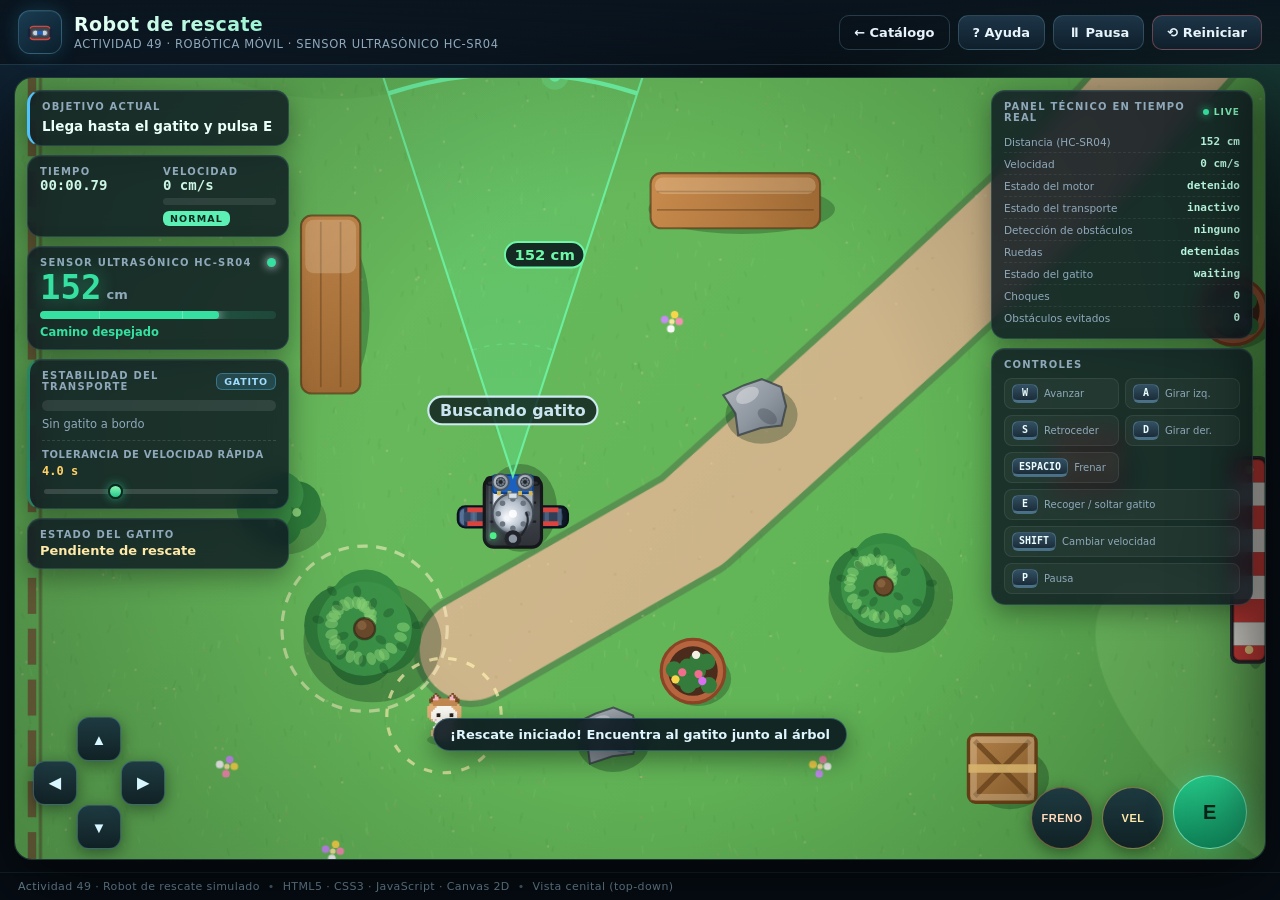
==== games/49-robot-de-rescate/index.html @ 30424160 "feat(49): videojuego Robot de rescate simulado + catálogo de actividades - Nuevo juego en games/49-r" ====
<!DOCTYPE html>
<html lang="es">
<head>
<meta charset="UTF-8" />
<meta name="viewport" content="width=device-width, initial-scale=1.0, maximum-scale=1.0, user-scalable=no" />
<title>49. Robot de rescate simulado</title>
<meta name="description" content="Videojuego educativo: controla un robot móvil con sensor ultrasónico, rescata a un gatito y llévalo a la veterinaria." />
<link rel="stylesheet" href="css/game.css" />
<link rel="icon" href="data:image/svg+xml,<svg xmlns='http://www.w3.org/2000/svg' viewBox='0 0 100 100'><text y='.9em' font-size='90'>🤖</text></svg>" />
</head>
<body>
<div id="app">

  <!-- ====== BARRA SUPERIOR ====== -->
  <header class="topbar">
    <div class="brand">
      <div class="brand-icon">
        <svg viewBox="0 0 64 64" aria-hidden="true">
          <rect x="10" y="20" width="44" height="28" rx="8" fill="#3f444b" stroke="#d9443e" stroke-width="3"/>
          <circle cx="22" cy="34" r="6" fill="#c9d3dd" stroke="#5c666f" stroke-width="2"/>
          <circle cx="42" cy="34" r="6" fill="#c9d3dd" stroke="#5c666f" stroke-width="2"/>
          <rect x="26" y="30" width="12" height="8" rx="2" fill="#1b5fbf"/>
          <rect x="6" y="24" width="6" height="20" rx="3" fill="#16233a"/>
          <rect x="52" y="24" width="6" height="20" rx="3" fill="#16233a"/>
        </svg>
      </div>
      <div class="brand-text">
        <h1>Robot de rescate <span>simulado</span></h1>
        <p>Actividad 49 · Robótica móvil · Sensor ultrasónico HC-SR04</p>
      </div>
    </div>

    <div class="topbar-actions">
      <a class="btn ghost" href="../../index.html" title="Volver al catálogo">← Catálogo</a>
      <button class="btn" id="btn-help" title="Instrucciones (H)">? Ayuda</button>
      <button class="btn" id="btn-pause">⏸ Pausa</button>
      <button class="btn danger" id="btn-reset">⟲ Reiniciar</button>
    </div>
  </header>

  <!-- ====== ÁREA PRINCIPAL ====== -->
  <main class="stage">
    <div class="canvas-wrap">
      <canvas id="game-canvas"></canvas>

      <!-- HUD flotante superior izquierdo -->
      <div class="hud hud-left">
        <div class="panel objective-panel">
          <div class="panel-label">Objetivo actual</div>
          <div class="objective" id="objective-text">Llega hasta el gatito y pulsa E</div>
        </div>

        <div class="panel stat-row">
          <div class="stat-cell">
            <div class="panel-label">Tiempo</div>
            <div class="mono" id="timer-value">00:00.00</div>
          </div>
          <div class="stat-cell">
            <div class="panel-label">Velocidad</div>
            <div class="mono"><span id="speed-value">0 cm/s</span></div>
            <div class="bar"><div class="bar-fill normal" id="speed-bar" style="width:0%"></div></div>
            <span class="mode-tag normal" id="speed-mode">NORMAL</span>
          </div>
        </div>

        <div class="panel sensor-panel">
          <div class="panel-head">
            <span class="panel-label">Sensor ultrasónico HC-SR04</span>
            <span class="dot clear" id="sensor-dot"></span>
          </div>
          <div class="sensor-readout">
            <span class="sensor-number clear" id="sensor-value">200</span>
            <span class="sensor-unit">cm</span>
          </div>
          <div class="sensor-track">
            <div class="sensor-range-fill clear" id="sensor-range"></div>
            <span class="sensor-tick" style="left:25%">20</span>
            <span class="sensor-tick" style="left:60%">50</span>
          </div>
          <div class="sensor-state clear" id="sensor-state">Camino despejado</div>
        </div>

        <div class="panel stability-panel" id="stability-panel">
          <div class="panel-head">
            <span class="panel-label">Estabilidad del transporte</span>
            <span class="cat-chip waiting" id="cat-chip">gatito</span>
          </div>
          <div class="bar tall"><div class="bar-fill ok" id="stability-bar" style="width:0%"></div></div>
          <div class="sub" id="stability-text">Sin gatito a bordo</div>
          <div class="tolerance-row">
            <label for="tolerance-range">Tolerancia de velocidad rápida</label>
            <span class="mono" id="tolerance-value">4.0 s</span>
            <input type="range" id="tolerance-range" min="1.5" max="10" step="0.5" value="4" />
          </div>
        </div>

        <div class="panel cat-panel">
          <div class="panel-label">Estado del gatito</div>
          <div class="cat-status" id="cat-status">Pendiente de rescate</div>
        </div>
      </div>

      <!-- HUD flotante superior derecho: panel técnico -->
      <div class="hud hud-right">
        <div class="panel tech-panel">
          <div class="panel-head">
            <span class="panel-label">Panel técnico en tiempo real</span>
            <span class="live"><span></span>LIVE</span>
          </div>
          <dl class="tech-list">
            <div><dt>Distancia (HC-SR04)</dt><dd id="tech-distance">200 cm</dd></div>
            <div><dt>Velocidad</dt><dd id="tech-speed">0 cm/s</dd></div>
            <div><dt>Estado del motor</dt><dd id="tech-motor">detenido</dd></div>
            <div><dt>Estado del transporte</dt><dd id="tech-transport">inactivo</dd></div>
            <div><dt>Detección de obstáculos</dt><dd id="tech-obstacle">ninguno</dd></div>
            <div><dt>Ruedas</dt><dd id="tech-wheels">detenidas</dd></div>
            <div><dt>Estado del gatito</dt><dd id="tech-cat">waiting</dd></div>
            <div><dt>Choques</dt><dd id="tech-collisions">0</dd></div>
            <div><dt>Obstáculos evitados</dt><dd id="tech-avoided">0</dd></div>
          </dl>
        </div>

        <div class="panel controls-panel">
          <div class="panel-label">Controles</div>
          <div class="keys">
            <div class="key" data-key="forward"><kbd>W</kbd><span>Avanzar</span></div>
            <div class="key" data-key="left"><kbd>A</kbd><span>Girar izq.</span></div>
            <div class="key" data-key="back"><kbd>S</kbd><span>Retroceder</span></div>
            <div class="key" data-key="right"><kbd>D</kbd><span>Girar der.</span></div>
            <div class="key" data-key="brake"><kbd>ESPACIO</kbd><span>Frenar</span></div>
            <div class="key wide"><kbd>E</kbd><span>Recoger / soltar gatito</span></div>
            <div class="key wide"><kbd>SHIFT</kbd><span>Cambiar velocidad</span></div>
            <div class="key wide"><kbd>P</kbd><span>Pausa</span></div>
          </div>
        </div>
      </div>

      <!-- Mensajes flotantes -->
      <div class="messages" id="messages"></div>

      <!-- Banner de advertencia -->
      <div class="banner" id="banner"></div>

      <!-- ====== CONTROLES TÁCTILES ====== -->
      <div class="touch-controls">
        <div class="dpad">
          <button class="tbtn up" data-hold="forward" aria-label="Avanzar">▲</button>
          <button class="tbtn left" data-hold="left" aria-label="Girar a la izquierda">◀</button>
          <button class="tbtn down" data-hold="back" aria-label="Retroceder">▼</button>
          <button class="tbtn right" data-hold="right" aria-label="Girar a la derecha">▶</button>
        </div>
        <div class="action-stack">
          <button class="tbtn big brake" data-hold="brake" aria-label="Frenar"><span>FRENO</span></button>
          <button class="tbtn big speed" id="btn-speed" aria-label="Cambiar velocidad"><span>VEL</span></button>
          <button class="tbtn big action" id="btn-action" aria-label="Recoger o soltar gatito"><span>E</span></button>
        </div>
      </div>

      <!-- ====== OVERLAY ====== -->
      <div class="overlay" id="overlay">
        <div class="overlay-card">
          <h2 id="overlay-title">¡MISIÓN CUMPLIDA!</h2>
          <p id="overlay-body"></p>
          <div class="overlay-stats" id="overlay-stats"></div>
          <div class="overlay-actions" id="overlay-actions"></div>
        </div>
      </div>

      <!-- ====== PANEL DE AYUDA ====== -->
      <aside class="help-panel" id="help-panel">
        <button class="help-close" id="btn-help-close" aria-label="Cerrar">×</button>
        <h3>Cómo jugar</h3>
        <p>Conduce el <strong>robot de rescate</strong> hasta el gatito que está junto al árbol,
           recógelo con <kbd>E</kbd> y llévalo hasta la <strong>veterinaria</strong>.</p>
        <ul>
          <li><kbd>W</kbd> / <kbd>S</kbd> avanzar y retroceder.</li>
          <li><kbd>A</kbd> / <kbd>D</kbd> girar a izquierda y derecha.</li>
          <li><kbd>ESPACIO</kbd> frenar. <kbd>E</kbd> recoger o soltar al gatito.</li>
          <li><kbd>SHIFT</kbd> (o el botón VEL) cambia entre velocidad normal y rápida.</li>
          <li><kbd>P</kbd> pausa · <kbd>R</kbd> reinicia.</li>
        </ul>
        <h3>El sensor ultrasónico</h3>
        <p>El HC-SR04 mide sólo lo que hay <em>delante</em> del robot, dentro de un cono de ±18°:</p>
        <ul>
          <li><span class="tag ok">&gt; 50 cm</span> camino despejado.</li>
          <li><span class="tag warn">20 – 50 cm</span> obstáculo cercano.</li>
          <li><span class="tag danger">&lt; 20 cm</span> obstáculo muy próximo.</li>
        </ul>
        <h3>El transporte del gatito</h3>
        <p>Puedes correr, pero no por mucho tiempo. Si llevas al gatito a velocidad rápida
           durante más de la <strong>tolerancia</strong> configurada, el indicador de
           inestabilidad sube y el gatito se soltará, volviendo al árbol.
           Baja la velocidad para que el indicador disminuya.</p>
        <h3>Modelo real</h3>
        <p class="tiny">El robot del juego está inspirado en el prototipo físico del repositorio
           (chasis impreso en 3D, ruedas con aros rojos, plataforma metálica y HC-SR04 frontal).
           El gatito reproduce el sprite pixel-art de la imagen de referencia.</p>
        <div class="refs">
          <figure>
            <img src="assets/img/robot-real.jpg" alt="Prototipo real del robot de rescate" loading="lazy" />
            <figcaption>Prototipo del robot</figcaption>
          </figure>
          <figure>
            <img src="assets/img/gatito-referencia.png" alt="Sprite de referencia del gatito" loading="lazy" />
            <figcaption>Gatito de referencia</figcaption>
          </figure>
        </div>
      </aside>
    </div>
  </main>

  <footer class="footbar">
    <span>Actividad 49 · Robot de rescate simulado</span>
    <span class="sep">•</span>
    <span>HTML5 · CSS3 · JavaScript · Canvas 2D</span>
    <span class="sep">•</span>
    <span>Vista cenital (top-down)</span>
  </footer>
</div>

<script src="js/config.js"></script>
<script src="js/level.js"></script>
<script src="js/physics.js"></script>
<script src="js/game.js"></script>
<script src="js/sprites.js"></script>
<script src="js/world.js"></script>
<script src="js/render.js"></script>
<script src="js/ui.js"></script>
<script src="js/main.js"></script>
</body>
</html>
---- games/49-robot-de-rescate/css/game.css ----
/* =========================================================
 * 49. Robot de rescate simulado — Estilos
 * ========================================================= */
:root {
  --bg-0: #070d14;
  --bg-1: #0d1620;
  --panel: rgba(13, 24, 34, 0.82);
  --panel-brd: rgba(120, 200, 220, 0.18);
  --text: #e8f4fb;
  --muted: #8fa9bb;
  --accent: #35e0a1;
  --accent-2: #4fc3ff;
  --warn: #ffd166;
  --danger: #ff5f5f;
  --radius: 14px;
  --mono: "SFMono-Regular", ui-monospace, "Cascadia Mono", Consolas, monospace;
}

* { box-sizing: border-box; }

html, body {
  margin: 0;
  padding: 0;
  height: 100%;
  background: radial-gradient(1200px 700px at 15% -10%, #16324a 0%, transparent 60%),
              radial-gradient(900px 600px at 100% 0%, #1a4038 0%, transparent 55%),
              #070d14;
  color: var(--text);
  font-family: "Trebuchet MS", "Segoe UI", system-ui, -apple-system, sans-serif;
  overflow: hidden;
  -webkit-font-smoothing: antialiased;
}

#app {
  display: flex;
  flex-direction: column;
  height: 100vh;
  height: 100dvh;
}

/* ---------------- Barra superior ---------------- */
.topbar {
  display: flex;
  align-items: center;
  justify-content: space-between;
  gap: 16px;
  padding: 10px 18px;
  background: linear-gradient(180deg, rgba(10, 20, 30, 0.95), rgba(8, 16, 24, 0.7));
  border-bottom: 1px solid var(--panel-brd);
  backdrop-filter: blur(10px);
  flex: 0 0 auto;
  z-index: 20;
}

.brand { display: flex; align-items: center; gap: 12px; min-width: 0; }
.brand-icon {
  width: 44px; height: 44px;
  border-radius: 12px;
  background: linear-gradient(145deg, #1a3c52, #0c1f2c);
  border: 1px solid rgba(120, 220, 255, 0.25);
  display: grid; place-items: center;
  box-shadow: 0 0 20px rgba(59, 208, 255, 0.18), inset 0 1px 0 rgba(255,255,255,0.06);
  flex: 0 0 auto;
}
.brand-icon svg { width: 30px; height: 30px; }

.brand-text h1 {
  margin: 0;
  font-size: 19px;
  letter-spacing: 0.4px;
  font-weight: 800;
  background: linear-gradient(90deg, #eafff6, #7ef0c4 60%, #5bc8ff);
  -webkit-background-clip: text;
  background-clip: text;
  color: transparent;
  white-space: nowrap;
}
.brand-text h1 span { font-weight: 500; opacity: 0.8; }
.brand-text p {
  margin: 2px 0 0;
  font-size: 11.5px;
  color: var(--muted);
  letter-spacing: 0.6px;
  text-transform: uppercase;
  white-space: nowrap;
  overflow: hidden;
  text-overflow: ellipsis;
}

.topbar-actions { display: flex; gap: 8px; flex: 0 0 auto; }

.btn {
  appearance: none;
  border: 1px solid rgba(140, 210, 230, 0.22);
  background: linear-gradient(180deg, rgba(30, 56, 74, 0.95), rgba(16, 32, 44, 0.95));
  color: var(--text);
  font: inherit;
  font-size: 13px;
  font-weight: 700;
  padding: 9px 14px;
  border-radius: 10px;
  cursor: pointer;
  transition: transform 0.12s ease, box-shadow 0.18s ease, border-color 0.18s ease, background 0.18s;
  text-decoration: none;
  display: inline-flex;
  align-items: center;
  gap: 6px;
  white-space: nowrap;
}
.btn:hover { border-color: rgba(90, 230, 180, 0.5); box-shadow: 0 6px 20px rgba(0,0,0,0.35); transform: translateY(-1px); }
.btn:active { transform: translateY(0) scale(0.98); }
.btn.primary {
  background: linear-gradient(180deg, #22c98a, #109a67);
  border-color: rgba(140, 255, 210, 0.5);
  color: #04241a;
}
.btn.danger { border-color: rgba(255, 120, 120, 0.35); }
.btn.danger:hover { border-color: rgba(255, 120, 120, 0.75); }
.btn.ghost { background: transparent; }
.btn.active { border-color: var(--accent); box-shadow: 0 0 0 2px rgba(53, 224, 161, 0.2) inset; }

/* ---------------- Escenario ---------------- */
.stage {
  flex: 1 1 auto;
  min-height: 0;
  padding: 12px 14px;
}

.canvas-wrap {
  position: relative;
  width: 100%;
  height: 100%;
  border-radius: 18px;
  overflow: hidden;
  border: 1px solid rgba(120, 200, 220, 0.16);
  box-shadow: 0 24px 70px rgba(0, 0, 0, 0.55), inset 0 0 60px rgba(0,0,0,0.4);
  background: #0a1a14;
}

#game-canvas { display: block; width: 100%; height: 100%; }

/* ---------------- HUD ---------------- */
.hud {
  position: absolute;
  top: 12px;
  display: flex;
  flex-direction: column;
  gap: 9px;
  width: 262px;
  z-index: 6;
  pointer-events: none;
}
.hud-left { left: 12px; }
.hud-right { right: 12px; }

.panel {
  pointer-events: auto;
  background: var(--panel);
  border: 1px solid var(--panel-brd);
  border-radius: var(--radius);
  padding: 10px 12px;
  backdrop-filter: blur(9px);
  box-shadow: 0 8px 26px rgba(0, 0, 0, 0.35), inset 0 1px 0 rgba(255,255,255,0.05);
}

.panel-label {
  font-size: 10px;
  letter-spacing: 1.2px;
  text-transform: uppercase;
  color: var(--muted);
  font-weight: 700;
}

.panel-head { display: flex; align-items: center; justify-content: space-between; gap: 8px; }

.objective-panel { border-left: 3px solid var(--accent-2); }
.objective {
  margin-top: 5px;
  font-size: 13.5px;
  font-weight: 700;
  line-height: 1.35;
  color: #eafff8;
}

.stat-row { display: flex; gap: 10px; }
.stat-cell { flex: 1; min-width: 0; }
.mono { font-family: var(--mono); font-size: 14px; font-weight: 700; color: #cdf6e6; }

.bar {
  position: relative;
  height: 7px;
  border-radius: 99px;
  background: rgba(255, 255, 255, 0.09);
  margin-top: 5px;
  overflow: hidden;
}
.bar.tall { height: 11px; margin-top: 8px; }
.bar-fill {
  height: 100%;
  width: 0%;
  border-radius: 99px;
  transition: width 0.12s linear, background 0.2s;
  background: var(--accent);
}
.bar-fill.normal { background: linear-gradient(90deg, #2fd39a, #6ef0c4); }
.bar-fill.fast { background: linear-gradient(90deg, #ffb347, #ff7a45); }
.bar-fill.ok { background: linear-gradient(90deg, #2fd39a, #8ef7b6); }
.bar-fill.warn { background: linear-gradient(90deg, #ffcc55, #ffa53d); }
.bar-fill.danger { background: linear-gradient(90deg, #ff5555, #ff8f5a); }

.mode-tag {
  display: inline-block;
  margin-top: 6px;
  font-size: 9.5px;
  font-weight: 800;
  letter-spacing: 1.1px;
  padding: 2px 7px;
  border-radius: 6px;
}
.mode-tag.normal { color: #062a1f; background: #5df0b4; }
.mode-tag.fast { color: #2b1400; background: #ffb347; }

/* sensor */
.sensor-readout { display: flex; align-items: baseline; gap: 5px; margin-top: 2px; }
.sensor-number {
  font-family: var(--mono);
  font-size: 34px;
  font-weight: 800;
  line-height: 1;
  color: var(--accent);
  transition: color 0.15s;
  text-shadow: 0 0 18px rgba(53, 224, 161, 0.45);
}
.sensor-number.near { color: var(--warn); text-shadow: 0 0 18px rgba(255, 209, 102, 0.45); }
.sensor-number.danger { color: var(--danger); text-shadow: 0 0 18px rgba(255, 95, 95, 0.6); animation: pulseNum 0.5s infinite alternate; }
@keyframes pulseNum { from { opacity: 0.6; } to { opacity: 1; } }
.sensor-unit { font-size: 13px; color: var(--muted); font-weight: 700; }

.sensor-track {
  position: relative;
  height: 8px;
  margin-top: 7px;
  border-radius: 99px;
  background: linear-gradient(90deg, rgba(255,95,95,0.3) 0%, rgba(255,209,102,0.25) 30%, rgba(53,224,161,0.2) 65%, rgba(53,224,161,0.12) 100%);
  overflow: hidden;
}
.sensor-range-fill {
  position: absolute; left: 0; top: 0; bottom: 0;
  border-radius: 99px;
  background: var(--accent);
  transition: width 0.1s linear, background 0.2s;
  box-shadow: 0 0 12px currentColor;
}
.sensor-range-fill.near { background: var(--warn); }
.sensor-range-fill.danger { background: var(--danger); }
.sensor-tick {
  position: absolute; top: -1px; bottom: -1px;
  width: 1px; background: rgba(255,255,255,0.25);
  font-size: 0;
}

.sensor-state { margin-top: 6px; font-size: 11.5px; font-weight: 700; color: var(--accent); }
.sensor-state.near { color: var(--warn); }
.sensor-state.danger { color: var(--danger); }

.dot { width: 9px; height: 9px; border-radius: 50%; background: var(--accent); box-shadow: 0 0 10px currentColor; }
.dot.near { background: var(--warn); }
.dot.danger { background: var(--danger); animation: blink 0.45s infinite alternate; }
@keyframes blink { from { opacity: 0.25; } to { opacity: 1; } }

/* estabilidad */
.stability-panel { border-left: 3px solid rgba(53, 224, 161, 0.5); transition: border-color 0.2s, background 0.2s; }
.stability-panel.warning { border-left-color: var(--warn); background: rgba(48, 36, 12, 0.86); }
.stability-panel.critical { border-left-color: var(--danger); background: rgba(52, 16, 18, 0.9); animation: critPulse 0.6s infinite alternate; }
@keyframes critPulse { from { box-shadow: 0 0 0 rgba(255,80,80,0); } to { box-shadow: 0 0 22px rgba(255,80,80,0.45); } }

.cat-chip {
  font-size: 9.5px; font-weight: 800; letter-spacing: 0.8px; text-transform: uppercase;
  padding: 2px 7px; border-radius: 6px;
  background: rgba(90, 200, 255, 0.16); color: #9fdcff; border: 1px solid rgba(90,200,255,0.35);
}
.cat-chip.carried { background: rgba(255, 209, 102, 0.16); color: var(--warn); border-color: rgba(255,209,102,0.4); }
.cat-chip.delivered { background: rgba(53, 224, 161, 0.18); color: #7df0b6; border-color: rgba(53,224,161,0.45); }
.cat-chip.danger { background: rgba(255, 95, 95, 0.18); color: #ff8f8f; border-color: rgba(255,95,95,0.4); }

.sub { font-size: 11.5px; color: var(--muted); margin-top: 6px; }

.tolerance-row { margin-top: 9px; padding-top: 8px; border-top: 1px dashed rgba(255,255,255,0.12); }
.tolerance-row label { font-size: 10px; letter-spacing: 0.6px; text-transform: uppercase; color: var(--muted); display: block; font-weight: 700; }
.tolerance-row .mono { font-size: 12px; color: var(--warn); }

input[type="range"] {
  -webkit-appearance: none;
  appearance: none;
  width: 100%;
  height: 5px;
  margin-top: 6px;
  border-radius: 99px;
  background: rgba(255,255,255,0.14);
  outline: none;
  cursor: pointer;
}
input[type="range"]::-webkit-slider-thumb {
  -webkit-appearance: none;
  width: 15px; height: 15px;
  border-radius: 50%;
  background: linear-gradient(180deg, #8ef7b6, #22c98a);
  border: 2px solid #08291d;
  box-shadow: 0 0 10px rgba(53,224,161,0.6);
}
input[type="range"]::-moz-range-thumb {
  width: 13px; height: 13px; border-radius: 50%;
  background: #22c98a; border: 2px solid #08291d;
}

.cat-status { font-size: 13px; font-weight: 700; margin-top: 3px; color: #ffe9a8; }

/* panel técnico */
.live {
  display: inline-flex; align-items: center; gap: 5px;
  font-size: 9px; font-weight: 800; letter-spacing: 1px; color: #7df0b6;
}
.live span { width: 6px; height: 6px; border-radius: 50%; background: #35e0a1; animation: blink 1s infinite alternate; box-shadow: 0 0 8px #35e0a1; }

.tech-list { margin: 8px 0 0; display: flex; flex-direction: column; gap: 0; }
.tech-list > div {
  display: flex; align-items: center; justify-content: space-between; gap: 8px;
  padding: 4px 0;
  border-bottom: 1px dashed rgba(255,255,255,0.07);
}
.tech-list > div:last-child { border-bottom: 0; }
.tech-list dt { font-size: 10.5px; color: var(--muted); margin: 0; }
.tech-list dd {
  margin: 0; font-family: var(--mono); font-size: 11px; font-weight: 700;
  color: #b8f7e0; text-align: right;
}

/* controles */
.keys { display: grid; grid-template-columns: 1fr 1fr; gap: 6px; margin-top: 8px; }
.key {
  display: flex; align-items: center; gap: 6px;
  background: rgba(255,255,255,0.04);
  border: 1px solid rgba(255,255,255,0.08);
  border-radius: 8px;
  padding: 5px 7px;
  transition: background 0.1s, border-color 0.1s, transform 0.1s;
}
.key.wide { grid-column: span 2; }
.key kbd {
  font-family: var(--mono);
  font-size: 10px;
  font-weight: 800;
  background: linear-gradient(180deg, #335062, #1b2c39);
  border: 1px solid rgba(150, 220, 255, 0.25);
  border-bottom-width: 3px;
  border-radius: 6px;
  padding: 2px 6px;
  color: #eafcff;
  min-width: 26px;
  text-align: center;
}
.key span { font-size: 10px; color: var(--muted); }
.key.pressed {
  background: rgba(53, 224, 161, 0.16);
  border-color: rgba(53, 224, 161, 0.55);
  transform: translateY(1px);
}
.key.pressed kbd { background: linear-gradient(180deg, #3ef0b4, #10a273); color: #04241a; border-color: #7df0b6; }
.key.pressed span { color: #b9ffe4; }

/* ---------------- Mensajes y banner ---------------- */
.messages {
  position: absolute;
  left: 50%;
  bottom: 108px;
  transform: translateX(-50%);
  display: flex;
  flex-direction: column;
  align-items: center;
  gap: 6px;
  z-index: 8;
  pointer-events: none;
  width: min(560px, 80%);
}
.msg {
  animation: msgIn 0.22s ease-out;
  font-size: 13px;
  font-weight: 700;
  padding: 8px 16px;
  border-radius: 99px;
  background: rgba(10, 24, 32, 0.9);
  border: 1px solid rgba(120, 210, 235, 0.3);
  color: #dff6ff;
  box-shadow: 0 8px 24px rgba(0,0,0,0.4);
  text-align: center;
  backdrop-filter: blur(6px);
}
.msg.ok { border-color: rgba(53, 224, 161, 0.6); color: #b7ffe1; }
.msg.warn { border-color: rgba(255, 209, 102, 0.65); color: #ffeab5; }
.msg.danger { border-color: rgba(255, 95, 95, 0.7); color: #ffc7c7; background: rgba(48, 12, 14, 0.92); }
@keyframes msgIn { from { opacity: 0; transform: translateY(8px) scale(0.96); } to { opacity: 1; transform: none; } }

.banner {
  position: absolute;
  top: 16px;
  left: 50%;
  transform: translateX(-50%) translateY(-16px);
  z-index: 9;
  padding: 10px 22px;
  border-radius: 12px;
  font-size: 15px;
  font-weight: 800;
  letter-spacing: 0.3px;
  opacity: 0;
  pointer-events: none;
  transition: opacity 0.18s, transform 0.18s;
  background: rgba(12, 26, 34, 0.94);
  border: 1px solid rgba(120, 210, 235, 0.4);
  color: #dff6ff;
  box-shadow: 0 10px 30px rgba(0,0,0,0.45);
  white-space: nowrap;
  max-width: 92%;
  overflow: hidden;
  text-overflow: ellipsis;
}
.banner.show { opacity: 1; transform: translateX(-50%) translateY(0); }
.banner.warn { border-color: rgba(255, 209, 102, 0.75); color: #ffeab5; background: rgba(44, 33, 8, 0.95); }
.banner.danger { border-color: rgba(255, 95, 95, 0.85); color: #ffd0d0; background: rgba(52, 12, 14, 0.96); animation: bannerPulse 0.6s infinite alternate; }
@keyframes bannerPulse { from { box-shadow: 0 0 0 rgba(255,80,80,0); } to { box-shadow: 0 0 28px rgba(255,80,80,0.5); } }

/* ---------------- Controles táctiles ---------------- */
.touch-controls {
  position: absolute;
  left: 0; right: 0; bottom: 10px;
  display: flex;
  align-items: flex-end;
  justify-content: space-between;
  padding: 0 18px;
  z-index: 7;
  pointer-events: none;
}

.dpad {
  position: relative;
  width: 132px;
  height: 132px;
  pointer-events: auto;
}
.tbtn {
  position: absolute;
  width: 44px; height: 44px;
  border-radius: 12px;
  border: 1px solid rgba(140, 220, 245, 0.28);
  background: linear-gradient(180deg, rgba(24, 48, 64, 0.9), rgba(11, 24, 34, 0.92));
  color: #d8f6ff;
  font-size: 15px;
  font-weight: 800;
  cursor: pointer;
  display: grid;
  place-items: center;
  touch-action: none;
  user-select: none;
  -webkit-user-select: none;
  box-shadow: 0 4px 16px rgba(0, 0, 0, 0.4);
  transition: transform 0.08s, background 0.1s, border-color 0.1s;
  backdrop-filter: blur(6px);
}
.tbtn:active, .tbtn.active {
  background: linear-gradient(180deg, rgba(60, 220, 165, 0.9), rgba(10, 140, 95, 0.95));
  border-color: #8ef7b6;
  color: #04241a;
  transform: scale(0.94);
}
.dpad .up { top: 0; left: 44px; }
.dpad .left { top: 44px; left: 0; }
.dpad .right { top: 44px; left: 88px; }
.dpad .down { top: 88px; left: 44px; }

.action-stack { display: flex; gap: 9px; align-items: flex-end; pointer-events: auto; }
.tbtn.big {
  position: static;
  width: 62px; height: 62px;
  border-radius: 50%;
  font-size: 11px;
  letter-spacing: 0.5px;
}
.tbtn.big.brake { border-color: rgba(255, 160, 90, 0.4); color: #ffd9b8; }
.tbtn.big.speed { border-color: rgba(255, 209, 102, 0.45); color: #ffe9a8; }
.tbtn.big.speed.active { background: linear-gradient(180deg, #ffc861, #de8c1a); color: #2b1400; border-color: #ffe0a0; }
.tbtn.big.action {
  width: 74px; height: 74px;
  background: linear-gradient(180deg, rgba(34, 201, 138, 0.95), rgba(12, 128, 88, 0.95));
  border-color: rgba(160, 255, 215, 0.6);
  color: #04241a;
  font-size: 20px;
  font-weight: 900;
  box-shadow: 0 0 26px rgba(53, 224, 161, 0.35);
}

/* ---------------- Overlay ---------------- */
.overlay {
  position: absolute;
  inset: 0;
  z-index: 30;
  display: grid;
  place-items: center;
  background: rgba(4, 10, 16, 0.72);
  backdrop-filter: blur(5px);
  opacity: 0;
  pointer-events: none;
  transition: opacity 0.25s;
  padding: 20px;
}
.overlay.show { opacity: 1; pointer-events: auto; }
.overlay-card {
  width: min(560px, 92%);
  background: linear-gradient(160deg, rgba(16, 34, 46, 0.98), rgba(9, 20, 28, 0.98));
  border: 1px solid rgba(120, 220, 200, 0.3);
  border-radius: 20px;
  padding: 26px 26px 22px;
  text-align: center;
  box-shadow: 0 30px 90px rgba(0,0,0,0.6), inset 0 1px 0 rgba(255,255,255,0.06);
  transform: translateY(10px) scale(0.98);
  transition: transform 0.25s;
}
.overlay.show .overlay-card { transform: translateY(0) scale(1); }
.overlay.win .overlay-card {
  border-color: rgba(120, 255, 200, 0.55);
  box-shadow: 0 0 70px rgba(53, 224, 161, 0.22), 0 30px 90px rgba(0,0,0,0.6);
}
.overlay-card h2 {
  margin: 0 0 10px;
  font-size: 30px;
  letter-spacing: 1px;
  background: linear-gradient(90deg, #eafff6, #6ff0bc 55%, #5bc8ff);
  -webkit-background-clip: text; background-clip: text; color: transparent;
}
.overlay-card p { margin: 0 0 16px; color: #c8e6f2; font-size: 14.5px; line-height: 1.5; }
.overlay-stats {
  display: grid;
  grid-template-columns: 1fr 1fr;
  gap: 8px;
  margin-bottom: 18px;
}
.overlay-stats .stat {
  display: flex; flex-direction: column; gap: 3px;
  background: rgba(255,255,255,0.05);
  border: 1px solid rgba(255,255,255,0.08);
  border-radius: 10px;
  padding: 9px 11px;
}
.overlay-stats .stat span { font-size: 10px; text-transform: uppercase; letter-spacing: 0.8px; color: var(--muted); }
.overlay-stats .stat strong { font-family: var(--mono); font-size: 15px; color: #8ef7b6; }
.overlay-actions { display: flex; gap: 10px; justify-content: center; flex-wrap: wrap; }

/* ---------------- Panel de ayuda ---------------- */
.help-panel {
  position: absolute;
  top: 0; right: 0; bottom: 0;
  width: min(380px, 92%);
  background: linear-gradient(180deg, rgba(11, 24, 34, 0.98), rgba(7, 16, 23, 0.98));
  border-left: 1px solid rgba(120, 220, 200, 0.22);
  padding: 22px 22px 26px;
  overflow-y: auto;
  transform: translateX(102%);
  transition: transform 0.28s cubic-bezier(0.2, 0.9, 0.3, 1);
  z-index: 25;
  box-shadow: -20px 0 60px rgba(0,0,0,0.5);
}
.help-panel.open { transform: translateX(0); }
.help-panel h3 {
  font-size: 13px; text-transform: uppercase; letter-spacing: 1.2px;
  color: var(--accent); margin: 18px 0 7px;
}
.help-panel h3:first-of-type { margin-top: 6px; }
.help-panel p { font-size: 13.5px; line-height: 1.55; color: #c3dfec; margin: 0 0 8px; }
.help-panel ul { margin: 0 0 8px; padding-left: 18px; }
.help-panel li { font-size: 13px; line-height: 1.65; color: #b6d4e2; }
.help-panel kbd {
  font-family: var(--mono); font-size: 10.5px; font-weight: 800;
  background: linear-gradient(180deg, #335062, #1b2c39);
  border: 1px solid rgba(150, 220, 255, 0.25);
  border-bottom-width: 2px; border-radius: 5px;
  padding: 1px 5px; color: #eafcff;
}
.help-panel .tiny { font-size: 11.5px; color: #7f9aab; font-style: italic; }
.help-close {
  position: absolute; top: 12px; right: 14px;
  width: 32px; height: 32px; border-radius: 9px;
  background: rgba(255,255,255,0.07);
  border: 1px solid rgba(255,255,255,0.12);
  color: #dff6ff; font-size: 20px; line-height: 1;
  cursor: pointer;
}
.tag { font-size: 10.5px; font-weight: 800; padding: 1px 6px; border-radius: 5px; }
.refs { display: grid; grid-template-columns: 1fr 1fr; gap: 8px; margin: 6px 0 4px; }
.refs figure { margin: 0; }
.refs img {
  width: 100%; height: 96px; object-fit: cover;
  border-radius: 9px; border: 1px solid rgba(120, 220, 200, 0.25);
  background: #0b1a12;
}
.refs figcaption { font-size: 10px; color: #7f9aab; margin-top: 4px; text-align: center; }

.tag.ok { background: rgba(53,224,161,0.2); color: #7df0b6; }
.tag.warn { background: rgba(255,209,102,0.2); color: #ffd166; }
.tag.danger { background: rgba(255,95,95,0.2); color: #ff8f8f; }

/* ---------------- Pie ---------------- */
.footbar {
  flex: 0 0 auto;
  display: flex;
  align-items: center;
  gap: 8px;
  padding: 7px 18px;
  font-size: 11px;
  color: #6f8b9c;
  letter-spacing: 0.4px;
  border-top: 1px solid rgba(120, 200, 220, 0.1);
  background: rgba(6, 13, 20, 0.7);
}
.footbar .sep { opacity: 0.5; }

/* ---------------- Responsive ---------------- */
@media (max-width: 1180px) {
  .hud { width: 232px; }
  .brand-text h1 { font-size: 16px; }
  .brand-text p { font-size: 10px; }
  .tech-list dt { font-size: 10px; }
  .tech-list dd { font-size: 10.5px; }
}

@media (max-width: 940px) {
  .hud-right .controls-panel { display: none; }
  .hud-right { width: 206px; }
  .hud-left { width: 214px; }
  .sensor-number { font-size: 28px; }
  .tech-list > div:nth-child(n+7) { display: none; }
}

@media (max-width: 760px) {
  .topbar { padding: 8px 10px; gap: 8px; }
  .brand-text p { display: none; }
  .brand-text h1 { font-size: 14px; }
  .brand-icon { width: 34px; height: 34px; }
  .brand-icon svg { width: 24px; height: 24px; }
  .topbar-actions .btn { font-size: 11px; padding: 7px 10px; }
  .topbar-actions .btn.ghost { display: none; }
  .stage { padding: 6px; }
  .canvas-wrap { border-radius: 12px; }
  .hud { width: 168px; gap: 6px; top: 8px; }
  .hud-left { left: 8px; }
  .hud-right { right: 8px; }
  .hud-right { width: 150px; }
  .panel { padding: 7px 9px; border-radius: 10px; }
  .objective { font-size: 11px; }
  .panel-label { font-size: 8.5px; letter-spacing: 0.8px; }
  .mono { font-size: 11.5px; }
  .sensor-number { font-size: 24px; }
  .sensor-state { font-size: 10px; }
  .cat-status { font-size: 11px; }
  .sub { font-size: 10px; }
  .tolerance-row { display: none; }
  .cat-panel { display: none; }
  .messages { bottom: 150px; width: 88%; }
  .msg { font-size: 11px; padding: 6px 12px; }
  .banner { font-size: 12px; padding: 8px 14px; white-space: normal; text-align: center; }
  .dpad { width: 116px; height: 116px; }
  .tbtn { width: 38px; height: 38px; border-radius: 10px; }
  .dpad .up { left: 39px; } .dpad .left { top: 39px; } .dpad .right { top: 39px; left: 78px; } .dpad .down { top: 78px; left: 39px; }
  .tbtn.big { width: 52px; height: 52px; font-size: 9.5px; }
  .tbtn.big.action { width: 62px; height: 62px; font-size: 17px; }
  .footbar { display: none; }
  .overlay-card h2 { font-size: 22px; }
}

@media (max-height: 640px) {
  .cat-panel, .tolerance-row { display: none; }
  .messages { bottom: 96px; }
}

/* Mejora táctil: en móvil el HUD técnico se compacta */
.no-hover .btn:hover { transform: none; }
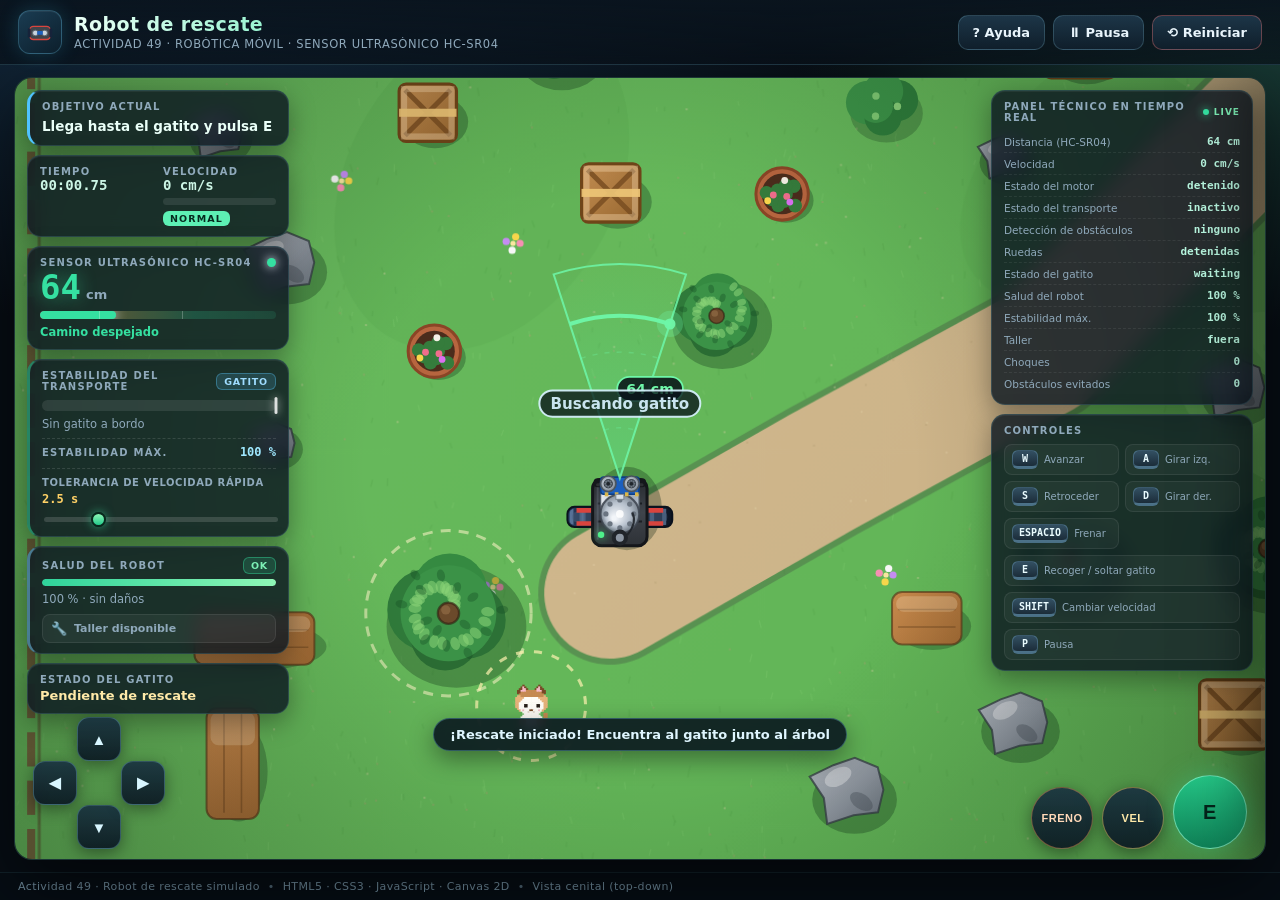
==== commit da19aa24: "feat(49): entrada directa al juego, estabilidad realista, choques con daño y taller, mapa ampliado -" ====
--- a/games/49-robot-de-rescate/index.html
+++ b/games/49-robot-de-rescate/index.html
@@ -31,7 +31,6 @@
     </div>
 
     <div class="topbar-actions">
-      <a class="btn ghost" href="../../index.html" title="Volver al catálogo">← Catálogo</a>
       <button class="btn" id="btn-help" title="Instrucciones (H)">? Ayuda</button>
       <button class="btn" id="btn-pause">⏸ Pausa</button>
       <button class="btn danger" id="btn-reset">⟲ Reiniciar</button>
@@ -85,12 +84,32 @@
             <span class="panel-label">Estabilidad del transporte</span>
             <span class="cat-chip waiting" id="cat-chip">gatito</span>
           </div>
-          <div class="bar tall"><div class="bar-fill ok" id="stability-bar" style="width:0%"></div></div>
+          <div class="bar tall cap-bar">
+            <div class="bar-cap" id="stability-cap" style="left:100%"></div>
+            <div class="bar-fill ok" id="stability-bar" style="width:0%"></div>
+          </div>
           <div class="sub" id="stability-text">Sin gatito a bordo</div>
+          <div class="cap-line">
+            <span class="panel-label">Estabilidad máx.</span>
+            <strong class="mono" id="stability-cap-text">100 %</strong>
+          </div>
           <div class="tolerance-row">
             <label for="tolerance-range">Tolerancia de velocidad rápida</label>
-            <span class="mono" id="tolerance-value">4.0 s</span>
-            <input type="range" id="tolerance-range" min="1.5" max="10" step="0.5" value="4" />
+            <span class="mono" id="tolerance-value">2.5 s</span>
+            <input type="range" id="tolerance-range" min="1" max="8" step="0.5" value="2.5" />
+          </div>
+        </div>
+
+        <div class="panel health-panel" id="health-panel">
+          <div class="panel-head">
+            <span class="panel-label">Salud del robot</span>
+            <span class="health-tag ok" id="health-tag">OK</span>
+          </div>
+          <div class="bar"><div class="bar-fill ok" id="health-bar" style="width:100%"></div></div>
+          <div class="sub" id="health-text">100 % · sin daños</div>
+          <div class="workshop-row" id="workshop-row">
+            <span class="ws-icon">🔧</span>
+            <span id="workshop-text">Taller disponible</span>
           </div>
         </div>
 
@@ -115,6 +134,9 @@
             <div><dt>Detección de obstáculos</dt><dd id="tech-obstacle">ninguno</dd></div>
             <div><dt>Ruedas</dt><dd id="tech-wheels">detenidas</dd></div>
             <div><dt>Estado del gatito</dt><dd id="tech-cat">waiting</dd></div>
+            <div><dt>Salud del robot</dt><dd id="tech-health">100 %</dd></div>
+            <div><dt>Estabilidad máx.</dt><dd id="tech-cap">100 %</dd></div>
+            <div><dt>Taller</dt><dd id="tech-workshop">fuera</dd></div>
             <div><dt>Choques</dt><dd id="tech-collisions">0</dd></div>
             <div><dt>Obstáculos evitados</dt><dd id="tech-avoided">0</dd></div>
           </dl>
@@ -191,6 +213,11 @@
            durante más de la <strong>tolerancia</strong> configurada, el indicador de
            inestabilidad sube y el gatito se soltará, volviendo al árbol.
            Baja la velocidad para que el indicador disminuya.</p>
+        <h3>Choques y taller</h3>
+        <p>Cada choque <strong>daña el robot</strong> y reduce la <strong>estabilidad máxima</strong>
+           del transporte: con 3 choques o más sólo podrás alcanzar el 30 %.
+           Ve al <strong>TALLER</strong> (junto a la ruta, a mitad de camino) y espera unos
+           segundos dentro de la zona amarilla para volver al 100 %.</p>
         <h3>Modelo real</h3>
         <p class="tiny">El robot del juego está inspirado en el prototipo físico del repositorio
            (chasis impreso en 3D, ruedas con aros rojos, plataforma metálica y HC-SR04 frontal).
--- a/games/49-robot-de-rescate/css/game.css
+++ b/games/49-robot-de-rescate/css/game.css
@@ -314,6 +314,63 @@
 }
 
 .cat-status { font-size: 13px; font-weight: 700; margin-top: 3px; color: #ffe9a8; }
+
+/* barra con techo (estabilidad máxima) */
+.cap-bar { overflow: visible; position: relative; }
+.bar-cap {
+  position: absolute;
+  top: -3px; bottom: -3px;
+  width: 3px;
+  background: rgba(255, 255, 255, 0.85);
+  border-radius: 2px;
+  box-shadow: 0 0 8px rgba(255, 255, 255, 0.7);
+  transition: left 0.2s ease;
+  transform: translateX(-50%);
+  z-index: 2;
+}
+.cap-line {
+  display: flex; align-items: center; justify-content: space-between;
+  margin-top: 7px;
+  padding-top: 6px;
+  border-top: 1px dashed rgba(255,255,255,0.12);
+}
+.cap-line .mono { font-size: 12px; color: #9fe8ff; }
+.bar-fill.capped { background: linear-gradient(90deg, #ff8f5a, #ffb347); }
+
+/* salud del robot */
+.health-panel { border-left: 3px solid rgba(120, 210, 255, 0.5); transition: border-color 0.2s; }
+.health-panel.low { border-left-color: var(--danger); background: rgba(52, 16, 18, 0.88); }
+.health-panel.mid { border-left-color: var(--warn); background: rgba(46, 34, 12, 0.86); }
+.health-tag {
+  font-size: 9.5px; font-weight: 800; letter-spacing: 0.8px; text-transform: uppercase;
+  padding: 2px 7px; border-radius: 6px;
+}
+.health-tag.ok { background: rgba(53,224,161,0.16); color: #7df0b6; border: 1px solid rgba(53,224,161,0.4); }
+.health-tag.mid { background: rgba(255,209,102,0.16); color: #ffd166; border: 1px solid rgba(255,209,102,0.4); }
+.health-tag.low { background: rgba(255,95,95,0.18); color: #ff9f9f; border: 1px solid rgba(255,95,95,0.45); }
+
+.workshop-row {
+  display: flex; align-items: center; gap: 7px;
+  margin-top: 8px; padding: 6px 8px;
+  border-radius: 8px;
+  font-size: 11px; font-weight: 700;
+  background: rgba(255, 255, 255, 0.05);
+  color: var(--muted);
+  border: 1px solid rgba(255,255,255,0.08);
+}
+.workshop-row .ws-icon { font-size: 13px; }
+.workshop-row.needed {
+  background: rgba(255, 205, 80, 0.14);
+  border-color: rgba(255, 205, 80, 0.45);
+  color: #ffe0a0;
+  animation: wsPulse 0.9s infinite alternate;
+}
+.workshop-row.active {
+  background: rgba(53, 224, 161, 0.16);
+  border-color: rgba(53, 224, 161, 0.55);
+  color: #b7ffe1;
+}
+@keyframes wsPulse { from { box-shadow: 0 0 0 rgba(255,205,80,0); } to { box-shadow: 0 0 16px rgba(255,205,80,0.35); } }
 
 /* panel técnico */
 .live {
@@ -632,6 +689,7 @@
 
 @media (max-width: 940px) {
   .hud-right .controls-panel { display: none; }
+  .health-panel .workshop-row { display: none; }
   .hud-right { width: 206px; }
   .hud-left { width: 214px; }
   .sensor-number { font-size: 28px; }
@@ -675,7 +733,7 @@
 }
 
 @media (max-height: 640px) {
-  .cat-panel, .tolerance-row { display: none; }
+  .cat-panel, .tolerance-row, .workshop-row { display: none; }
   .messages { bottom: 96px; }
 }
 
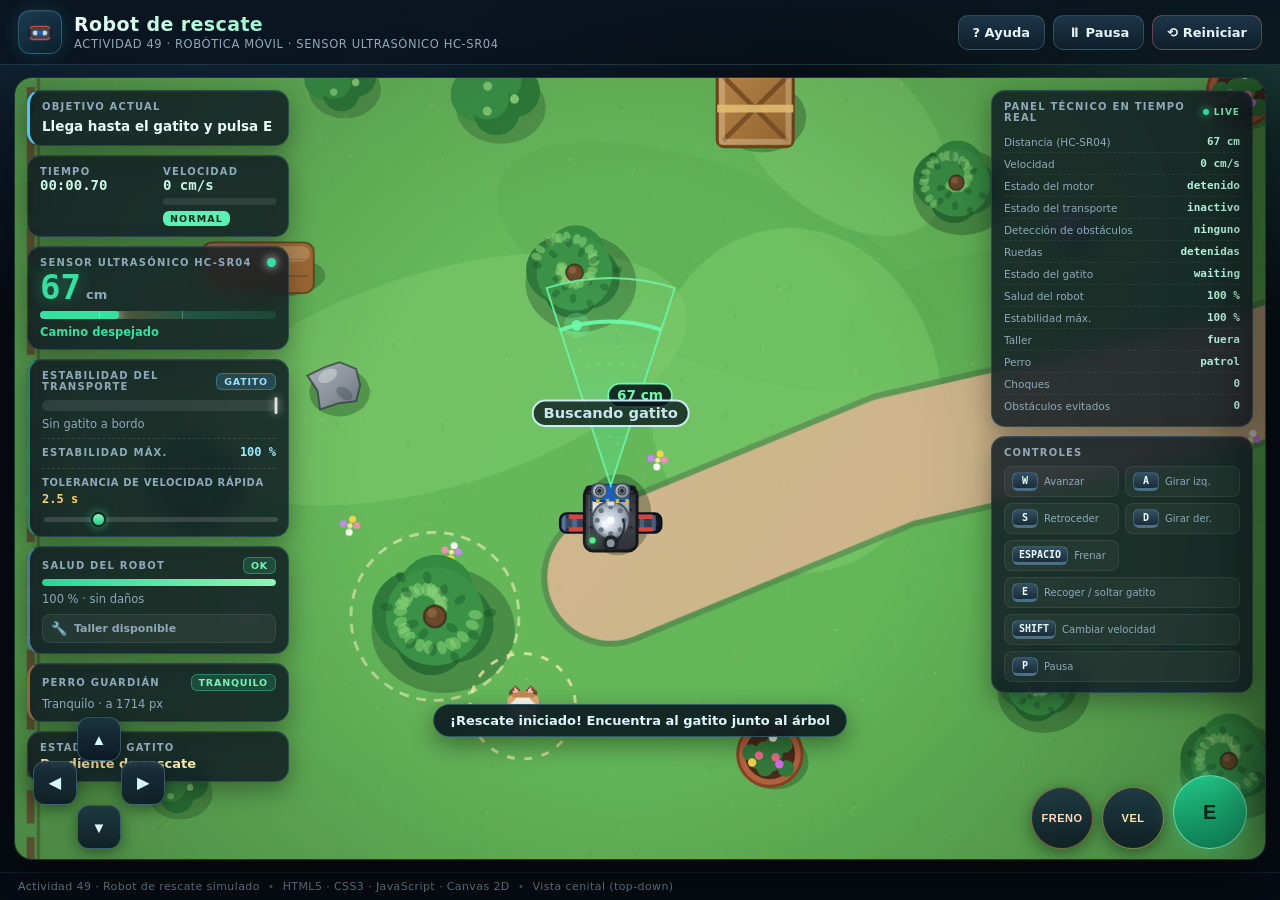
==== commit 4e0c03cf: "feat(49): salud al chocar, pop-ups de choque duraderos, mapa 4200x3200 y perro guardián - Fix: cualq" ====
--- a/games/49-robot-de-rescate/index.html
+++ b/games/49-robot-de-rescate/index.html
@@ -113,6 +113,14 @@
           </div>
         </div>
 
+        <div class="panel dog-panel" id="dog-panel">
+          <div class="panel-head">
+            <span class="panel-label">Perro guardián</span>
+            <span class="dog-tag safe" id="dog-tag">TRANQUILO</span>
+          </div>
+          <div class="sub" id="dog-text">Patrulla junto a su caseta</div>
+        </div>
+
         <div class="panel cat-panel">
           <div class="panel-label">Estado del gatito</div>
           <div class="cat-status" id="cat-status">Pendiente de rescate</div>
@@ -137,6 +145,7 @@
             <div><dt>Salud del robot</dt><dd id="tech-health">100 %</dd></div>
             <div><dt>Estabilidad máx.</dt><dd id="tech-cap">100 %</dd></div>
             <div><dt>Taller</dt><dd id="tech-workshop">fuera</dd></div>
+            <div><dt>Perro</dt><dd id="tech-dog">patrulla</dd></div>
             <div><dt>Choques</dt><dd id="tech-collisions">0</dd></div>
             <div><dt>Obstáculos evitados</dt><dd id="tech-avoided">0</dd></div>
           </dl>
@@ -218,6 +227,13 @@
            del transporte: con 3 choques o más sólo podrás alcanzar el 30 %.
            Ve al <strong>TALLER</strong> (junto a la ruta, a mitad de camino) y espera unos
            segundos dentro de la zona amarilla para volver al 100 %.</p>
+        <h3>El perro guardián 🐕</h3>
+        <p>Hay un perro junto a su caseta, a mitad del recorrido. <strong>Detecta al robot</strong>
+           si entras en su cono de visión o te acercas demasiado (y te oye antes si corres).
+           Si te detecta, <strong>te persigue</strong>, ladra y te muerde: pierdes salud y, si
+           llevas al gatito, se asusta y puede caerse.</p>
+        <p>Es más lento que tu robot en modo rápido: <strong>huye y rompe la línea de visión</strong>
+           detrás de árboles y edificios. Si te alejas, te pierde y vuelve a su caseta.</p>
         <h3>Modelo real</h3>
         <p class="tiny">El robot del juego está inspirado en el prototipo físico del repositorio
            (chasis impreso en 3D, ruedas con aros rojos, plataforma metálica y HC-SR04 frontal).
@@ -248,6 +264,7 @@
 <script src="js/config.js"></script>
 <script src="js/level.js"></script>
 <script src="js/physics.js"></script>
+<script src="js/dog.js"></script>
 <script src="js/game.js"></script>
 <script src="js/sprites.js"></script>
 <script src="js/world.js"></script>
--- a/games/49-robot-de-rescate/css/game.css
+++ b/games/49-robot-de-rescate/css/game.css
@@ -337,6 +337,19 @@
 .cap-line .mono { font-size: 12px; color: #9fe8ff; }
 .bar-fill.capped { background: linear-gradient(90deg, #ff8f5a, #ffb347); }
 
+/* perro guardián */
+.dog-panel { border-left: 3px solid rgba(255, 170, 90, 0.5); transition: border-color 0.2s, background 0.2s; }
+.dog-panel.chase { border-left-color: var(--danger); background: rgba(58, 14, 16, 0.92); animation: critPulse 0.5s infinite alternate; }
+.dog-panel.alert { border-left-color: var(--warn); background: rgba(48, 34, 10, 0.9); }
+.dog-tag {
+  font-size: 9.5px; font-weight: 800; letter-spacing: 0.8px; text-transform: uppercase;
+  padding: 2px 7px; border-radius: 6px;
+}
+.dog-tag.safe { background: rgba(53,224,161,0.16); color: #7df0b6; border: 1px solid rgba(53,224,161,0.4); }
+.dog-tag.near { background: rgba(255,209,102,0.16); color: #ffd166; border: 1px solid rgba(255,209,102,0.4); }
+.dog-tag.alert { background: rgba(255,170,90,0.2); color: #ffc37a; border: 1px solid rgba(255,170,90,0.5); }
+.dog-tag.chase { background: rgba(255,95,95,0.22); color: #ff9f9f; border: 1px solid rgba(255,95,95,0.55); animation: blink 0.5s infinite alternate; }
+
 /* salud del robot */
 .health-panel { border-left: 3px solid rgba(120, 210, 255, 0.5); transition: border-color 0.2s; }
 .health-panel.low { border-left-color: var(--danger); background: rgba(52, 16, 18, 0.88); }
@@ -429,7 +442,7 @@
 .messages {
   position: absolute;
   left: 50%;
-  bottom: 108px;
+  bottom: 122px;
   transform: translateX(-50%);
   display: flex;
   flex-direction: column;
@@ -441,6 +454,7 @@
 }
 .msg {
   animation: msgIn 0.22s ease-out;
+  transition: opacity 0.35s linear;
   font-size: 13px;
   font-weight: 700;
   padding: 8px 16px;
@@ -455,6 +469,26 @@
 .msg.ok { border-color: rgba(53, 224, 161, 0.6); color: #b7ffe1; }
 .msg.warn { border-color: rgba(255, 209, 102, 0.65); color: #ffeab5; }
 .msg.danger { border-color: rgba(255, 95, 95, 0.7); color: #ffc7c7; background: rgba(48, 12, 14, 0.92); }
+
+/* Pop-up grande de choque: imposible de perder de vista */
+.msg.msg-big {
+  font-size: 16px;
+  padding: 12px 24px;
+  border-width: 2px;
+  border-radius: 14px;
+  color: #fff0f0;
+  background: linear-gradient(180deg, rgba(96, 16, 20, 0.97), rgba(52, 8, 10, 0.97));
+  box-shadow: 0 0 34px rgba(255, 70, 70, 0.45), 0 12px 34px rgba(0,0,0,0.5);
+  animation: msgIn 0.2s ease-out, msgShake 0.45s ease-in-out 0.2s;
+  letter-spacing: 0.2px;
+}
+@keyframes msgShake {
+  0%, 100% { transform: translateX(0); }
+  20% { transform: translateX(-6px); }
+  40% { transform: translateX(5px); }
+  60% { transform: translateX(-3px); }
+  80% { transform: translateX(2px); }
+}
 @keyframes msgIn { from { opacity: 0; transform: translateY(8px) scale(0.96); } to { opacity: 1; transform: none; } }
 
 .banner {
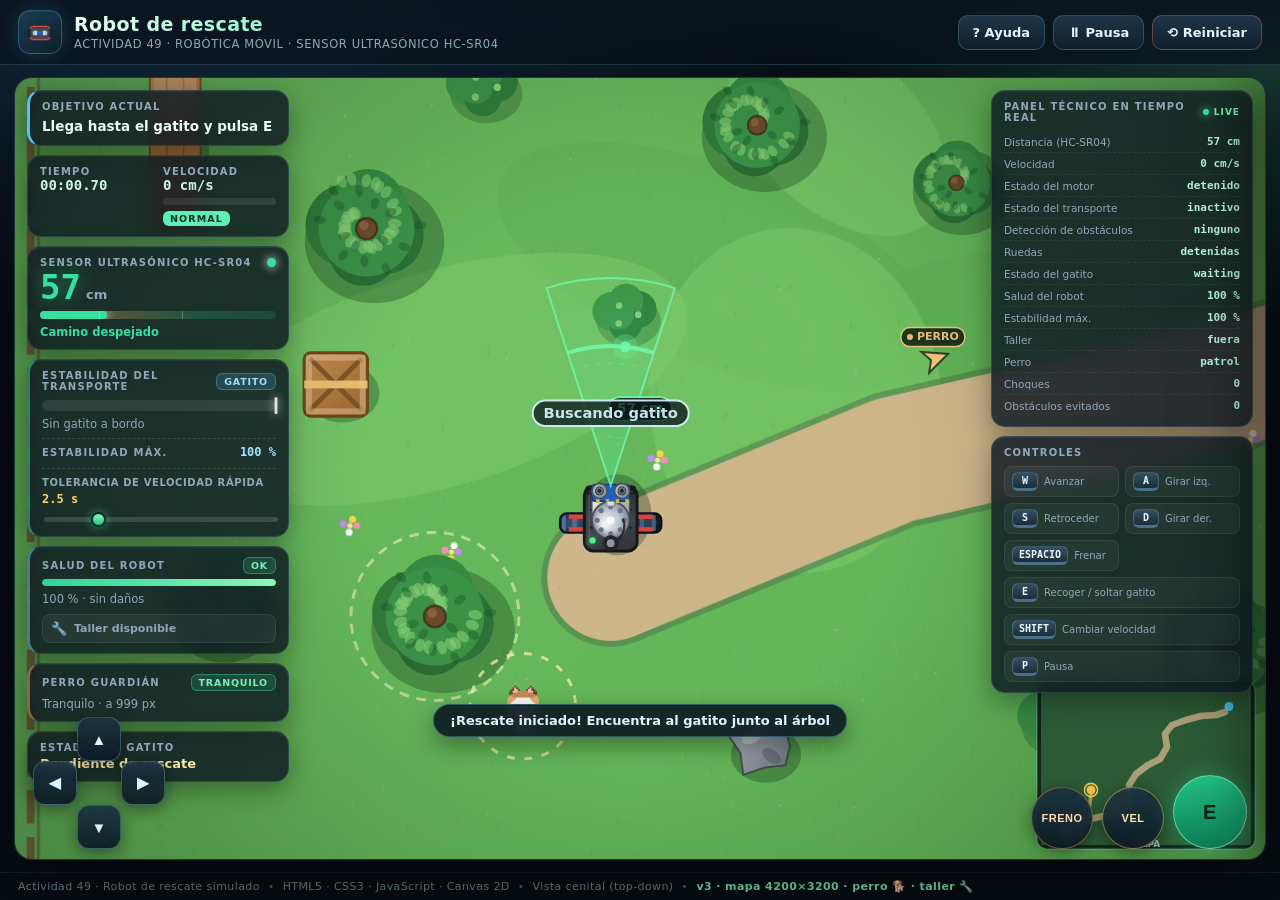
==== commit 40270565: "fix(49): caché del navegador, -30% exacto por choque, taller y perro cerca del inicio, minimapa - As" ====
--- a/games/49-robot-de-rescate/index.html
+++ b/games/49-robot-de-rescate/index.html
@@ -3,9 +3,12 @@
 <head>
 <meta charset="UTF-8" />
 <meta name="viewport" content="width=device-width, initial-scale=1.0, maximum-scale=1.0, user-scalable=no" />
+<meta http-equiv="Cache-Control" content="no-store, no-cache, must-revalidate, max-age=0" />
+<meta http-equiv="Pragma" content="no-cache" />
+<meta http-equiv="Expires" content="0" />
 <title>49. Robot de rescate simulado</title>
 <meta name="description" content="Videojuego educativo: controla un robot móvil con sensor ultrasónico, rescata a un gatito y llévalo a la veterinaria." />
-<link rel="stylesheet" href="css/game.css" />
+<link rel="stylesheet" href="css/game.css?v=2026-11-06-3" />
 <link rel="icon" href="data:image/svg+xml,<svg xmlns='http://www.w3.org/2000/svg' viewBox='0 0 100 100'><text y='.9em' font-size='90'>🤖</text></svg>" />
 </head>
 <body>
@@ -258,18 +261,20 @@
     <span>HTML5 · CSS3 · JavaScript · Canvas 2D</span>
     <span class="sep">•</span>
     <span>Vista cenital (top-down)</span>
+    <span class="sep">•</span>
+    <span class="build" id="build-tag">v3 · mapa 4200×3200 · perro 🐕 · taller 🔧</span>
   </footer>
 </div>
 
-<script src="js/config.js"></script>
-<script src="js/level.js"></script>
-<script src="js/physics.js"></script>
-<script src="js/dog.js"></script>
-<script src="js/game.js"></script>
-<script src="js/sprites.js"></script>
-<script src="js/world.js"></script>
-<script src="js/render.js"></script>
-<script src="js/ui.js"></script>
-<script src="js/main.js"></script>
+<script src="js/config.js?v=2026-11-06-3"></script>
+<script src="js/level.js?v=2026-11-06-3"></script>
+<script src="js/physics.js?v=2026-11-06-3"></script>
+<script src="js/dog.js?v=2026-11-06-3"></script>
+<script src="js/game.js?v=2026-11-06-3"></script>
+<script src="js/sprites.js?v=2026-11-06-3"></script>
+<script src="js/world.js?v=2026-11-06-3"></script>
+<script src="js/render.js?v=2026-11-06-3"></script>
+<script src="js/ui.js?v=2026-11-06-3"></script>
+<script src="js/main.js?v=2026-11-06-3"></script>
 </body>
 </html>
--- a/games/49-robot-de-rescate/css/game.css
+++ b/games/49-robot-de-rescate/css/game.css
@@ -711,6 +711,7 @@
   background: rgba(6, 13, 20, 0.7);
 }
 .footbar .sep { opacity: 0.5; }
+.footbar .build { color: #7df0b6; font-weight: 700; }
 
 /* ---------------- Responsive ---------------- */
 @media (max-width: 1180px) {
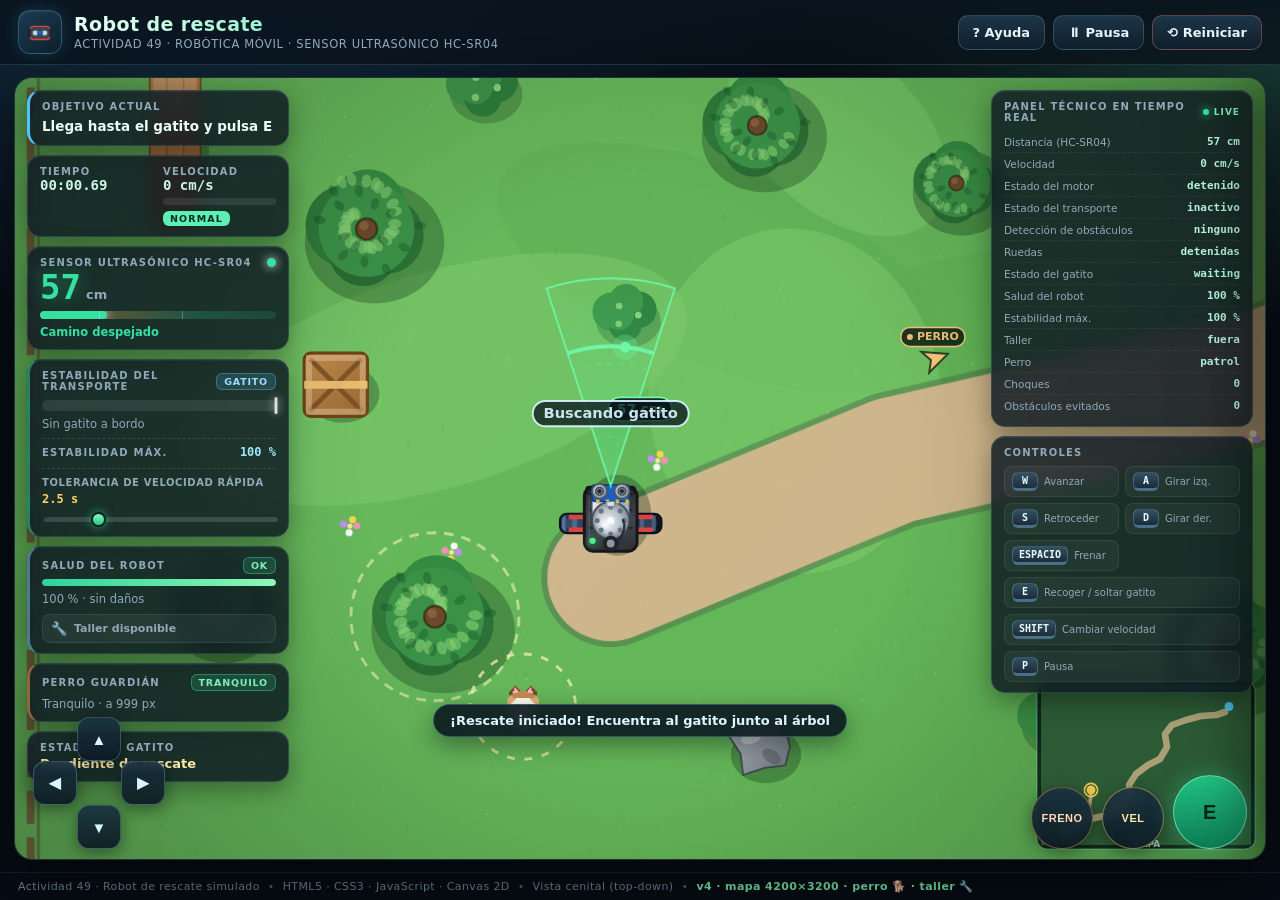
==== commit f6b509cf: "fix(49): el gatito ahora salta, corre y vuelve corriendo al caerse - La caída se dispara al llegar a" ====
--- a/games/49-robot-de-rescate/index.html
+++ b/games/49-robot-de-rescate/index.html
@@ -8,7 +8,7 @@
 <meta http-equiv="Expires" content="0" />
 <title>49. Robot de rescate simulado</title>
 <meta name="description" content="Videojuego educativo: controla un robot móvil con sensor ultrasónico, rescata a un gatito y llévalo a la veterinaria." />
-<link rel="stylesheet" href="css/game.css?v=2026-11-06-3" />
+<link rel="stylesheet" href="css/game.css?v=2026-11-06-4" />
 <link rel="icon" href="data:image/svg+xml,<svg xmlns='http://www.w3.org/2000/svg' viewBox='0 0 100 100'><text y='.9em' font-size='90'>🤖</text></svg>" />
 </head>
 <body>
@@ -262,19 +262,19 @@
     <span class="sep">•</span>
     <span>Vista cenital (top-down)</span>
     <span class="sep">•</span>
-    <span class="build" id="build-tag">v3 · mapa 4200×3200 · perro 🐕 · taller 🔧</span>
+    <span class="build" id="build-tag">v4 · mapa 4200×3200 · perro 🐕 · taller 🔧</span>
   </footer>
 </div>
 
-<script src="js/config.js?v=2026-11-06-3"></script>
-<script src="js/level.js?v=2026-11-06-3"></script>
-<script src="js/physics.js?v=2026-11-06-3"></script>
-<script src="js/dog.js?v=2026-11-06-3"></script>
-<script src="js/game.js?v=2026-11-06-3"></script>
-<script src="js/sprites.js?v=2026-11-06-3"></script>
-<script src="js/world.js?v=2026-11-06-3"></script>
-<script src="js/render.js?v=2026-11-06-3"></script>
-<script src="js/ui.js?v=2026-11-06-3"></script>
-<script src="js/main.js?v=2026-11-06-3"></script>
+<script src="js/config.js?v=2026-11-06-4"></script>
+<script src="js/level.js?v=2026-11-06-4"></script>
+<script src="js/physics.js?v=2026-11-06-4"></script>
+<script src="js/dog.js?v=2026-11-06-4"></script>
+<script src="js/game.js?v=2026-11-06-4"></script>
+<script src="js/sprites.js?v=2026-11-06-4"></script>
+<script src="js/world.js?v=2026-11-06-4"></script>
+<script src="js/render.js?v=2026-11-06-4"></script>
+<script src="js/ui.js?v=2026-11-06-4"></script>
+<script src="js/main.js?v=2026-11-06-4"></script>
 </body>
 </html>
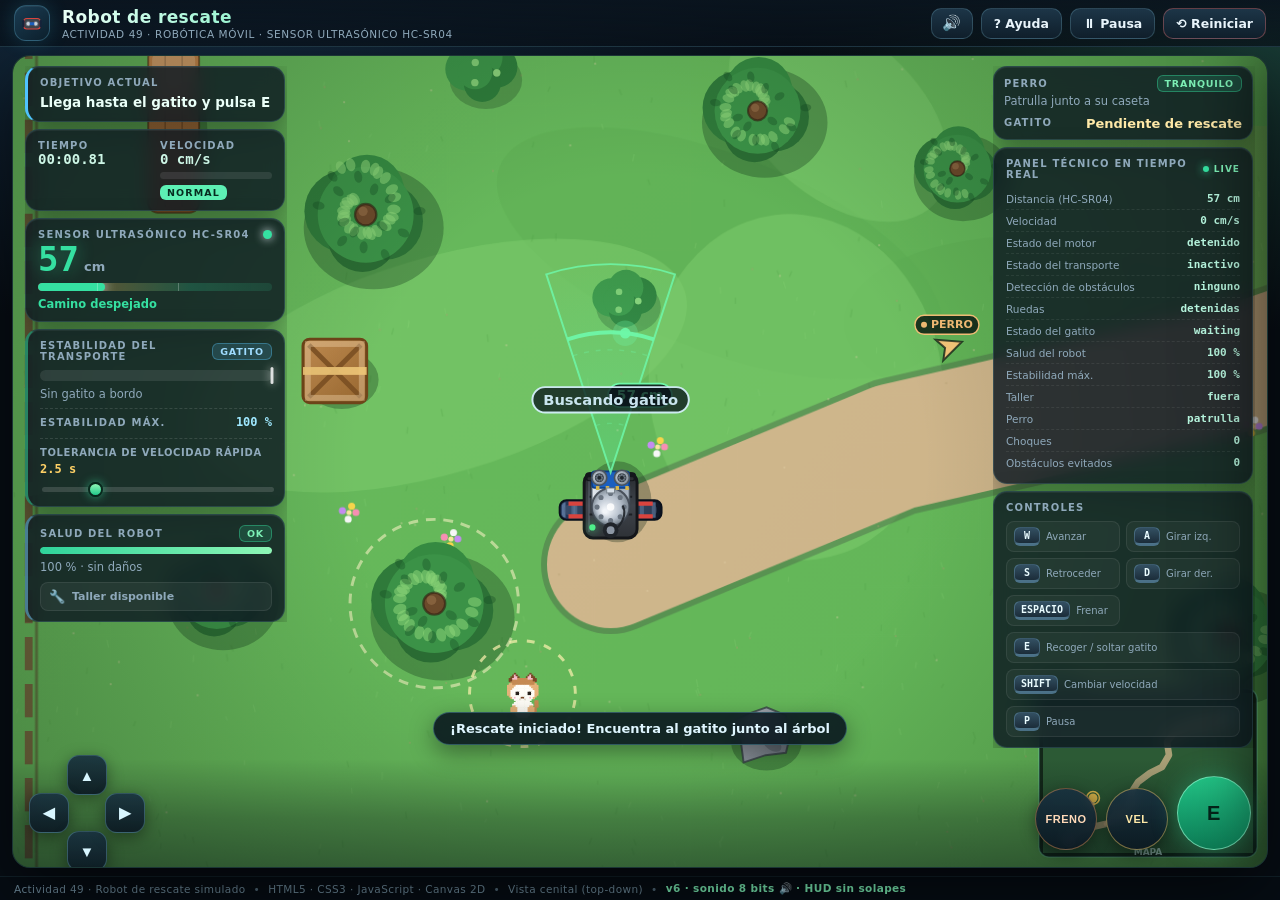
==== commit 0824050d: "feat(49): sonido 8 bits sintetizado y HUD que ya no se solapa con los controles Audio (js/audio.js, " ====
--- a/games/49-robot-de-rescate/index.html
+++ b/games/49-robot-de-rescate/index.html
@@ -8,7 +8,7 @@
 <meta http-equiv="Expires" content="0" />
 <title>49. Robot de rescate simulado</title>
 <meta name="description" content="Videojuego educativo: controla un robot móvil con sensor ultrasónico, rescata a un gatito y llévalo a la veterinaria." />
-<link rel="stylesheet" href="css/game.css?v=2026-11-06-4" />
+<link rel="stylesheet" href="css/game.css?v=2026-11-06-6" />
 <link rel="icon" href="data:image/svg+xml,<svg xmlns='http://www.w3.org/2000/svg' viewBox='0 0 100 100'><text y='.9em' font-size='90'>🤖</text></svg>" />
 </head>
 <body>
@@ -34,6 +34,7 @@
     </div>
 
     <div class="topbar-actions">
+      <button class="btn sound pulse" id="btn-sound" title="Activar o silenciar el sonido (M)" aria-label="Sonido">🔊</button>
       <button class="btn" id="btn-help" title="Instrucciones (H)">? Ayuda</button>
       <button class="btn" id="btn-pause">⏸ Pausa</button>
       <button class="btn danger" id="btn-reset">⟲ Reiniciar</button>
@@ -116,22 +117,22 @@
           </div>
         </div>
 
-        <div class="panel dog-panel" id="dog-panel">
-          <div class="panel-head">
-            <span class="panel-label">Perro guardián</span>
-            <span class="dog-tag safe" id="dog-tag">TRANQUILO</span>
-          </div>
-          <div class="sub" id="dog-text">Patrulla junto a su caseta</div>
-        </div>
-
-        <div class="panel cat-panel">
-          <div class="panel-label">Estado del gatito</div>
-          <div class="cat-status" id="cat-status">Pendiente de rescate</div>
-        </div>
       </div>
 
       <!-- HUD flotante superior derecho: panel técnico -->
       <div class="hud hud-right">
+        <div class="panel dog-cat-panel">
+          <div class="mini-row">
+            <span class="panel-label">Perro</span>
+            <span class="dog-tag safe" id="dog-tag">TRANQUILO</span>
+          </div>
+          <div class="sub" id="dog-text">Patrulla junto a su caseta</div>
+          <div class="mini-row">
+            <span class="panel-label">Gatito</span>
+            <span class="cat-status" id="cat-status">Pendiente de rescate</span>
+          </div>
+        </div>
+
         <div class="panel tech-panel">
           <div class="panel-head">
             <span class="panel-label">Panel técnico en tiempo real</span>
@@ -262,19 +263,20 @@
     <span class="sep">•</span>
     <span>Vista cenital (top-down)</span>
     <span class="sep">•</span>
-    <span class="build" id="build-tag">v4 · mapa 4200×3200 · perro 🐕 · taller 🔧</span>
+    <span class="build" id="build-tag">v6 · sonido 8 bits 🔊 · HUD sin solapes</span>
   </footer>
 </div>
 
-<script src="js/config.js?v=2026-11-06-4"></script>
-<script src="js/level.js?v=2026-11-06-4"></script>
-<script src="js/physics.js?v=2026-11-06-4"></script>
-<script src="js/dog.js?v=2026-11-06-4"></script>
-<script src="js/game.js?v=2026-11-06-4"></script>
-<script src="js/sprites.js?v=2026-11-06-4"></script>
-<script src="js/world.js?v=2026-11-06-4"></script>
-<script src="js/render.js?v=2026-11-06-4"></script>
-<script src="js/ui.js?v=2026-11-06-4"></script>
-<script src="js/main.js?v=2026-11-06-4"></script>
+<script src="js/config.js?v=2026-11-06-6"></script>
+<script src="js/level.js?v=2026-11-06-6"></script>
+<script src="js/physics.js?v=2026-11-06-6"></script>
+<script src="js/dog.js?v=2026-11-06-6"></script>
+<script src="js/game.js?v=2026-11-06-6"></script>
+<script src="js/sprites.js?v=2026-11-06-6"></script>
+<script src="js/world.js?v=2026-11-06-6"></script>
+<script src="js/render.js?v=2026-11-06-6"></script>
+<script src="js/audio.js?v=2026-11-06-6"></script>
+<script src="js/ui.js?v=2026-11-06-6"></script>
+<script src="js/main.js?v=2026-11-06-6"></script>
 </body>
 </html>
--- a/games/49-robot-de-rescate/css/game.css
+++ b/games/49-robot-de-rescate/css/game.css
@@ -2,6 +2,8 @@
  * 49. Robot de rescate simulado — Estilos
  * ========================================================= */
 :root {
+  /* altura reservada abajo para los controles táctiles */
+  --controls-band: 108px;
   --bg-0: #070d14;
   --bg-1: #0d1620;
   --panel: rgba(13, 24, 34, 0.82);
@@ -44,7 +46,8 @@
   align-items: center;
   justify-content: space-between;
   gap: 16px;
-  padding: 10px 18px;
+  padding: 5px 14px;               /* cabecera compacta: más alto útil para el juego */
+  min-height: 46px;
   background: linear-gradient(180deg, rgba(10, 20, 30, 0.95), rgba(8, 16, 24, 0.7));
   border-bottom: 1px solid var(--panel-brd);
   backdrop-filter: blur(10px);
@@ -54,7 +57,7 @@
 
 .brand { display: flex; align-items: center; gap: 12px; min-width: 0; }
 .brand-icon {
-  width: 44px; height: 44px;
+  width: 36px; height: 36px;
   border-radius: 12px;
   background: linear-gradient(145deg, #1a3c52, #0c1f2c);
   border: 1px solid rgba(120, 220, 255, 0.25);
@@ -62,11 +65,11 @@
   box-shadow: 0 0 20px rgba(59, 208, 255, 0.18), inset 0 1px 0 rgba(255,255,255,0.06);
   flex: 0 0 auto;
 }
-.brand-icon svg { width: 30px; height: 30px; }
+.brand-icon svg { width: 24px; height: 24px; }
 
 .brand-text h1 {
   margin: 0;
-  font-size: 19px;
+  font-size: 17px;
   letter-spacing: 0.4px;
   font-weight: 800;
   background: linear-gradient(90deg, #eafff6, #7ef0c4 60%, #5bc8ff);
@@ -77,8 +80,8 @@
 }
 .brand-text h1 span { font-weight: 500; opacity: 0.8; }
 .brand-text p {
-  margin: 2px 0 0;
-  font-size: 11.5px;
+  margin: 1px 0 0;
+  font-size: 10.5px;
   color: var(--muted);
   letter-spacing: 0.6px;
   text-transform: uppercase;
@@ -95,9 +98,9 @@
   background: linear-gradient(180deg, rgba(30, 56, 74, 0.95), rgba(16, 32, 44, 0.95));
   color: var(--text);
   font: inherit;
-  font-size: 13px;
+  font-size: 12.5px;
   font-weight: 700;
-  padding: 9px 14px;
+  padding: 7px 12px;
   border-radius: 10px;
   cursor: pointer;
   transition: transform 0.12s ease, box-shadow 0.18s ease, border-color 0.18s ease, background 0.18s;
@@ -123,7 +126,7 @@
 .stage {
   flex: 1 1 auto;
   min-height: 0;
-  padding: 12px 14px;
+  padding: 8px 12px;
 }
 
 .canvas-wrap {
@@ -142,14 +145,25 @@
 /* ---------------- HUD ---------------- */
 .hud {
   position: absolute;
-  top: 12px;
+  top: 10px;
   display: flex;
   flex-direction: column;
-  gap: 9px;
+  /* la banda inferior (--controls-band) queda libre para el dpad y los botones:
+     el HUD nunca puede invadirla, así no hay solapes */
+  max-height: calc(100% - var(--controls-band) - 18px);
+  overflow-y: auto;
+  overflow-x: hidden;
+  gap: 7px;
   width: 262px;
+  padding-right: 2px;
   z-index: 6;
   pointer-events: none;
-}
+  scrollbar-width: thin;
+  scrollbar-color: rgba(120, 200, 220, 0.35) transparent;
+}
+.hud::-webkit-scrollbar { width: 6px; }
+.hud::-webkit-scrollbar-thumb { background: rgba(120, 200, 220, 0.3); border-radius: 3px; }
+.hud::-webkit-scrollbar-track { background: transparent; }
 .hud-left { left: 12px; }
 .hud-right { right: 12px; }
 
@@ -522,24 +536,27 @@
 /* ---------------- Controles táctiles ---------------- */
 .touch-controls {
   position: absolute;
-  left: 0; right: 0; bottom: 10px;
+  left: 0; right: 0; bottom: 0;
+  height: var(--controls-band);
   display: flex;
-  align-items: flex-end;
+  align-items: center;
   justify-content: space-between;
-  padding: 0 18px;
+  padding: 0 16px;
   z-index: 7;
   pointer-events: none;
+  /* degradado suave para que los botones se lean sobre el mapa */
+  background: linear-gradient(180deg, rgba(4, 12, 18, 0) 0%, rgba(4, 12, 18, 0.30) 55%, rgba(4, 12, 18, 0.45) 100%);
 }
 
 .dpad {
   position: relative;
-  width: 132px;
-  height: 132px;
+  width: 116px;
+  height: 116px;
   pointer-events: auto;
 }
 .tbtn {
   position: absolute;
-  width: 44px; height: 44px;
+  width: 40px; height: 40px;
   border-radius: 12px;
   border: 1px solid rgba(140, 220, 245, 0.28);
   background: linear-gradient(180deg, rgba(24, 48, 64, 0.9), rgba(11, 24, 34, 0.92));
@@ -562,10 +579,10 @@
   color: #04241a;
   transform: scale(0.94);
 }
-.dpad .up { top: 0; left: 44px; }
-.dpad .left { top: 44px; left: 0; }
-.dpad .right { top: 44px; left: 88px; }
-.dpad .down { top: 88px; left: 44px; }
+.dpad .up { top: 0; left: 38px; }
+.dpad .left { top: 38px; left: 0; }
+.dpad .right { top: 38px; left: 76px; }
+.dpad .down { top: 76px; left: 38px; }
 
 .action-stack { display: flex; gap: 9px; align-items: flex-end; pointer-events: auto; }
 .tbtn.big {
@@ -703,8 +720,8 @@
   display: flex;
   align-items: center;
   gap: 8px;
-  padding: 7px 18px;
-  font-size: 11px;
+  padding: 5px 14px;
+  font-size: 10.5px;
   color: #6f8b9c;
   letter-spacing: 0.4px;
   border-top: 1px solid rgba(120, 200, 220, 0.1);
@@ -712,6 +729,24 @@
 }
 .footbar .sep { opacity: 0.5; }
 .footbar .build { color: #7df0b6; font-weight: 700; }
+
+/* ---------------- Fila compacta perro + gatito ---------------- */
+.dog-cat-panel { padding: 6px 10px; }
+.mini-row {
+  display: flex; align-items: center; justify-content: space-between;
+  gap: 8px; padding: 2px 0;
+}
+.mini-row + .sub { margin-top: 0; }
+.dog-cat-panel .sub { padding: 0 0 3px; }
+
+/* ---------------- Botón de sonido ---------------- */
+.btn.sound { padding: 7px 10px; font-size: 15px; line-height: 1; min-width: 42px; justify-content: center; }
+.btn.sound.off { opacity: 0.55; border-color: rgba(255, 120, 120, 0.35); }
+.btn.sound.pulse { animation: soundPulse 1.6s ease-in-out infinite; }
+@keyframes soundPulse {
+  0%, 100% { box-shadow: 0 0 0 rgba(53, 224, 161, 0); }
+  50% { box-shadow: 0 0 14px rgba(53, 224, 161, 0.55); }
+}
 
 /* ---------------- Responsive ---------------- */
 @media (max-width: 1180px) {
@@ -767,10 +802,85 @@
   .overlay-card h2 { font-size: 22px; }
 }
 
-@media (max-height: 640px) {
+@media (max-height: 820px) {
+  /* Portátiles y ventanas bajas: HUD y controles se compactan para que
+     quepan los seis paneles sin tapar el dpad ni los botones de acción. */
+  :root { --controls-band: 96px; }
+  .hud { gap: 5px; width: 244px; }
+  .hud-right { width: 244px; }
+  .panel { padding: 6px 9px; border-radius: 10px; }
+  .panel-label { font-size: 9px; letter-spacing: 0.7px; }
+  .objective { font-size: 12px; padding: 6px 8px; }
+  .sensor-number { font-size: 26px; }
+  .tech-list > div { padding: 2px 0; }
+  .tech-list dt { font-size: 9.5px; }
+  .tech-list dd { font-size: 10px; }
+  .stat-row { gap: 6px; }
+  .mono { font-size: 12px; }
+  .cat-status { font-size: 11px; }
+  .sub { font-size: 10px; }
+  .bar { height: 7px; }
+  .messages { bottom: calc(var(--controls-band) + 12px); }
+  .help-panel { max-height: calc(100% - 24px); overflow-y: auto; }
+}
+
+@media (max-height: 700px) {
+  :root { --controls-band: 88px; }
+  .topbar { min-height: 40px; padding: 3px 12px; }
+  .brand-text p { display: none; }
+  .brand-text h1 { font-size: 15px; }
+  .footbar { display: none; }
+  .hud { width: 222px; gap: 4px; top: 8px; }
+  .hud-right { width: 222px; }
+  .panel { padding: 5px 8px; }
+  .objective { font-size: 11px; }
+  .sensor-number { font-size: 22px; }
+  .tech-list > div:nth-child(n+8) { display: none; }
+  .cat-panel, .tolerance-row { display: none; }
+  .messages { bottom: calc(var(--controls-band) + 10px); }
+  .dpad { width: 104px; height: 104px; }
+  .tbtn { width: 36px; height: 36px; }
+  .dpad .up { left: 34px; } .dpad .left { top: 34px; } .dpad .right { top: 34px; left: 68px; } .dpad .down { top: 68px; left: 34px; }
+  .tbtn.big { width: 56px; height: 56px; }
+  .tbtn.big.action { width: 64px; height: 64px; }
+}
+
+@media (max-height: 600px) {
   .cat-panel, .tolerance-row, .workshop-row { display: none; }
-  .messages { bottom: 96px; }
-}
+  .messages { bottom: calc(var(--controls-band) + 6px); }
+}
+
+/* Ajuste automático si aun así el HUD no cabe (lo activa main.js) */
+body.hud-tight .tolerance-row,
+body.hud-tight .workshop-row { display: none; }
+body.hud-tight .objective { font-size: 11px; }
+body.hud-tight .panel { padding: 5px 8px; }
+body.hud-tight .hud { gap: 4px; }
+body.hud-tighter .stat-row { display: none; }
+body.hud-tighter .tech-list > div:nth-child(n+7) { display: none; }
+body.hud-tighter .controls-panel { display: none; }
 
 /* Mejora táctil: en móvil el HUD técnico se compacta */
+
+/* ---------------- Ajustes finos de altura (una sola columna por debajo de 720px) ---------------- */
+@media (max-height: 780px) {
+  /* Compacta los paneles de la izquierda para que los 5 quepan sobre la banda */
+  .objective-panel .objective { padding: 5px 7px; font-size: 11.5px; }
+  .sensor-panel .sensor-readout { gap: 6px; }
+  .bar-meta { font-size: 9.5px; }
+  .stability-panel .tolerance-row { padding-top: 3px; }
+  .tag { font-size: 8.5px; padding: 1px 6px; }
+}
+
+@media (max-height: 700px) and (min-width: 761px) {
+  /* Pantallas muy bajas: el panel técnico pierde las filas menos críticas */
+  .tech-list > div:nth-child(n+9) { display: none; }
+  .controls-panel { display: none; }
+}
+
+@media (max-width: 760px) {
+  :root { --controls-band: 132px; }
+  .hud { max-height: calc(100% - var(--controls-band) - 12px); }
+}
+
 .no-hover .btn:hover { transform: none; }
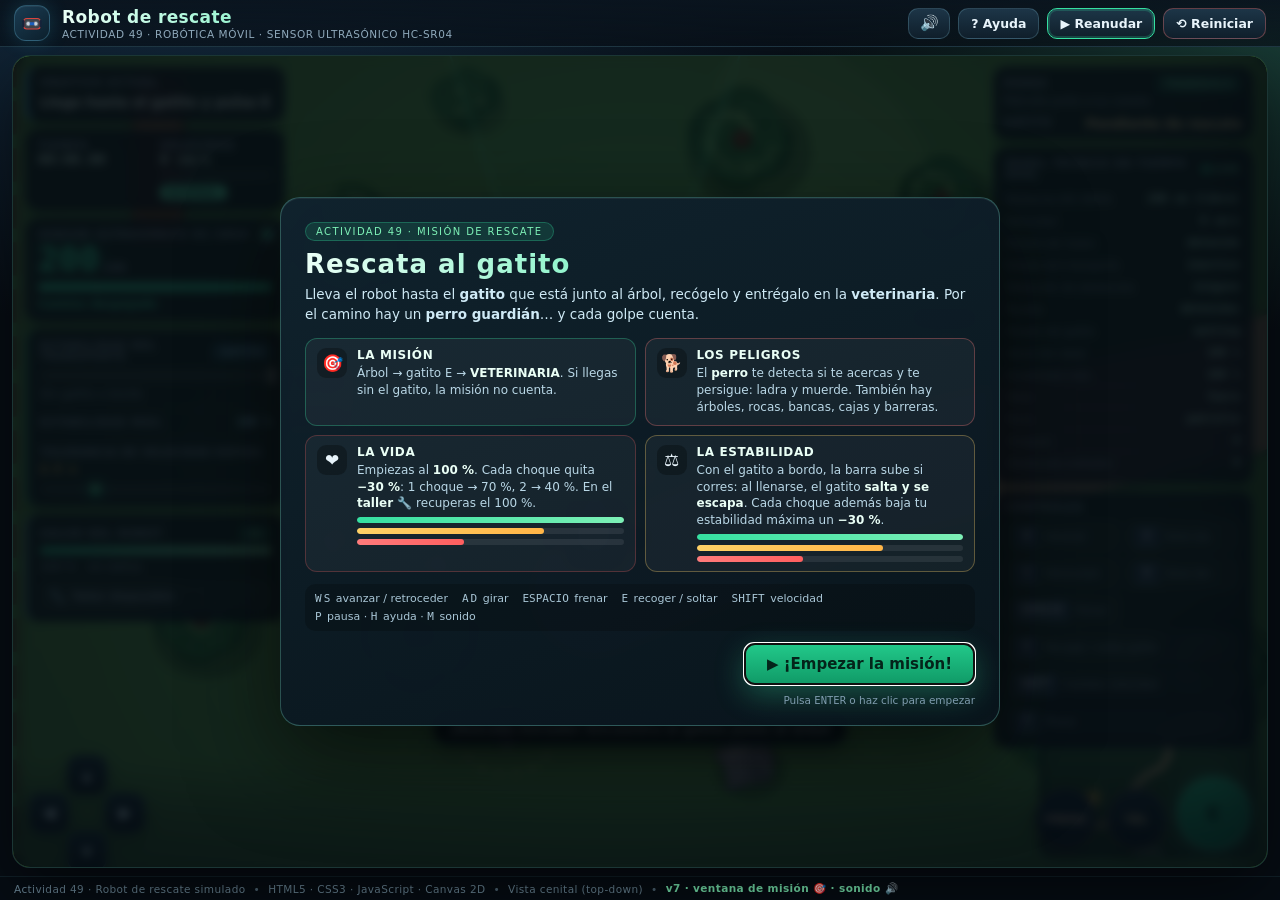
==== commit 3fb47deb: "feat(49): ventana de bienvenida con misión, peligros, vida y estabilidad - Nueva #intro-screen visib" ====
--- a/games/49-robot-de-rescate/index.html
+++ b/games/49-robot-de-rescate/index.html
@@ -8,7 +8,7 @@
 <meta http-equiv="Expires" content="0" />
 <title>49. Robot de rescate simulado</title>
 <meta name="description" content="Videojuego educativo: controla un robot móvil con sensor ultrasónico, rescata a un gatito y llévalo a la veterinaria." />
-<link rel="stylesheet" href="css/game.css?v=2026-11-06-6" />
+<link rel="stylesheet" href="css/game.css?v=2026-11-06-7" />
 <link rel="icon" href="data:image/svg+xml,<svg xmlns='http://www.w3.org/2000/svg' viewBox='0 0 100 100'><text y='.9em' font-size='90'>🤖</text></svg>" />
 </head>
 <body>
@@ -188,6 +188,81 @@
           <button class="tbtn big brake" data-hold="brake" aria-label="Frenar"><span>FRENO</span></button>
           <button class="tbtn big speed" id="btn-speed" aria-label="Cambiar velocidad"><span>VEL</span></button>
           <button class="tbtn big action" id="btn-action" aria-label="Recoger o soltar gatito"><span>E</span></button>
+        </div>
+      </div>
+
+
+      <!-- ====== VENTANA DE BIENVENIDA (misión y reglas) ====== -->
+      <div class="overlay intro show" id="intro-screen" role="dialog" aria-modal="true"
+           aria-labelledby="intro-title">
+        <div class="overlay-card intro-card">
+          <div class="intro-badge">Actividad 49 · Misión de rescate</div>
+          <h2 id="intro-title">Rescata al gatito</h2>
+          <p class="intro-lead">
+            Lleva el robot hasta el <strong>gatito</strong> que está junto al árbol, recógelo
+            y entrégalo en la <strong>veterinaria</strong>. Por el camino hay un
+            <strong>perro guardián</strong>… y cada golpe cuenta.
+          </p>
+
+          <div class="intro-grid">
+            <div class="intro-item mission">
+              <div class="intro-ico">🎯</div>
+              <div>
+                <h4>La misión</h4>
+                <p>Árbol → gatito <kbd>E</kbd> → <strong>VETERINARIA</strong>.
+                   Si llegas sin el gatito, la misión no cuenta.</p>
+              </div>
+            </div>
+
+            <div class="intro-item danger">
+              <div class="intro-ico">🐕</div>
+              <div>
+                <h4>Los peligros</h4>
+                <p>El <strong>perro</strong> te detecta si te acercas y te persigue: ladra y
+                   muerde. También hay árboles, rocas, bancas, cajas y barreras.</p>
+              </div>
+            </div>
+
+            <div class="intro-item life">
+              <div class="intro-ico">❤️</div>
+              <div>
+                <h4>La vida</h4>
+                <p>Empiezas al <strong>100 %</strong>. Cada choque quita
+                   <strong>−30 %</strong>: 1 choque → 70 %, 2 → 40 %. En el
+                   <strong>taller 🔧</strong> recuperas el 100 %.</p>
+                <div class="intro-bar"><span class="fill ok" style="width:100%"></span></div>
+                <div class="intro-bar"><span class="fill warn" style="width:70%"></span></div>
+                <div class="intro-bar"><span class="fill bad" style="width:40%"></span></div>
+              </div>
+            </div>
+
+            <div class="intro-item stability">
+              <div class="intro-ico">⚖️</div>
+              <div>
+                <h4>La estabilidad</h4>
+                <p>Con el gatito a bordo, la barra sube si corres: al llenarse, el gatito
+                   <strong>salta y se escapa</strong>. Cada choque además baja tu
+                   estabilidad máxima un <strong>−30 %</strong>.</p>
+                <div class="intro-bar"><span class="fill ok" style="width:100%"></span></div>
+                <div class="intro-bar"><span class="fill warn" style="width:70%"></span></div>
+                <div class="intro-bar"><span class="fill bad" style="width:40%"></span></div>
+              </div>
+            </div>
+          </div>
+
+          <div class="intro-keys">
+            <span><kbd>W</kbd><kbd>S</kbd> avanzar / retroceder</span>
+            <span><kbd>A</kbd><kbd>D</kbd> girar</span>
+            <span><kbd>ESPACIO</kbd> frenar</span>
+            <span><kbd>E</kbd> recoger / soltar</span>
+            <span><kbd>SHIFT</kbd> velocidad</span>
+            <span><kbd>P</kbd> pausa · <kbd>H</kbd> ayuda · <kbd>M</kbd> sonido</span>
+          </div>
+
+          <div class="overlay-actions intro-actions">
+            <button class="btn primary big-start" id="btn-start">▶ ¡Empezar la misión!</button>
+          </div>
+          <p class="intro-foot">Pulsa <kbd>ENTER</kbd> o haz clic para empezar</p>
         </div>
       </div>
 
@@ -263,20 +338,20 @@
     <span class="sep">•</span>
     <span>Vista cenital (top-down)</span>
     <span class="sep">•</span>
-    <span class="build" id="build-tag">v6 · sonido 8 bits 🔊 · HUD sin solapes</span>
+    <span class="build" id="build-tag">v7 · ventana de misión 🎯 · sonido 🔊</span>
   </footer>
 </div>
 
-<script src="js/config.js?v=2026-11-06-6"></script>
-<script src="js/level.js?v=2026-11-06-6"></script>
-<script src="js/physics.js?v=2026-11-06-6"></script>
-<script src="js/dog.js?v=2026-11-06-6"></script>
-<script src="js/game.js?v=2026-11-06-6"></script>
-<script src="js/sprites.js?v=2026-11-06-6"></script>
-<script src="js/world.js?v=2026-11-06-6"></script>
-<script src="js/render.js?v=2026-11-06-6"></script>
-<script src="js/audio.js?v=2026-11-06-6"></script>
-<script src="js/ui.js?v=2026-11-06-6"></script>
-<script src="js/main.js?v=2026-11-06-6"></script>
+<script src="js/config.js?v=2026-11-06-7"></script>
+<script src="js/level.js?v=2026-11-06-7"></script>
+<script src="js/physics.js?v=2026-11-06-7"></script>
+<script src="js/dog.js?v=2026-11-06-7"></script>
+<script src="js/game.js?v=2026-11-06-7"></script>
+<script src="js/sprites.js?v=2026-11-06-7"></script>
+<script src="js/world.js?v=2026-11-06-7"></script>
+<script src="js/render.js?v=2026-11-06-7"></script>
+<script src="js/audio.js?v=2026-11-06-7"></script>
+<script src="js/ui.js?v=2026-11-06-7"></script>
+<script src="js/main.js?v=2026-11-06-7"></script>
 </body>
 </html>
--- a/games/49-robot-de-rescate/css/game.css
+++ b/games/49-robot-de-rescate/css/game.css
@@ -660,6 +660,127 @@
 .overlay-stats .stat span { font-size: 10px; text-transform: uppercase; letter-spacing: 0.8px; color: var(--muted); }
 .overlay-stats .stat strong { font-family: var(--mono); font-size: 15px; color: #8ef7b6; }
 .overlay-actions { display: flex; gap: 10px; justify-content: center; flex-wrap: wrap; }
+
+
+/* ---------------- Ventana de bienvenida (misión y reglas) ---------------- */
+.overlay.intro { z-index: 32; background: rgba(4, 10, 16, 0.82); }
+.intro-card {
+  width: min(720px, 94%);
+  text-align: left;
+  padding: 22px 24px 16px;
+  max-height: calc(100% - 12px);
+  overflow-y: auto;
+  scrollbar-width: thin;
+}
+.intro-badge {
+  display: inline-block;
+  font-size: 10px;
+  letter-spacing: 1.4px;
+  text-transform: uppercase;
+  color: #7df0b6;
+  background: rgba(53, 224, 161, 0.12);
+  border: 1px solid rgba(53, 224, 161, 0.28);
+  border-radius: 999px;
+  padding: 3px 10px;
+  margin-bottom: 8px;
+}
+.intro-card h2 { font-size: 26px; margin: 0 0 6px; text-align: left; }
+.intro-lead {
+  margin: 0 0 14px !important;
+  color: #cfeaf6 !important;
+  font-size: 13.5px !important;
+  line-height: 1.45 !important;
+}
+.intro-grid {
+  display: grid;
+  grid-template-columns: 1fr 1fr;
+  gap: 9px;
+  margin-bottom: 12px;
+}
+.intro-item {
+  display: flex;
+  gap: 10px;
+  padding: 9px 11px;
+  border-radius: 12px;
+  background: rgba(255, 255, 255, 0.045);
+  border: 1px solid rgba(120, 200, 220, 0.14);
+}
+.intro-item h4 {
+  margin: 0 0 3px;
+  font-size: 12px;
+  letter-spacing: 0.6px;
+  text-transform: uppercase;
+  color: #eafff6;
+}
+.intro-item p { margin: 0 !important; font-size: 12px !important; line-height: 1.4 !important; color: #b9d7e6 !important; }
+.intro-item strong { color: #eafff6; }
+.intro-ico {
+  flex: 0 0 auto;
+  width: 30px; height: 30px;
+  display: grid; place-items: center;
+  font-size: 17px;
+  border-radius: 9px;
+  background: rgba(0, 0, 0, 0.28);
+}
+.intro-item.mission { border-color: rgba(53, 224, 161, 0.3); }
+.intro-item.danger { border-color: rgba(255, 120, 120, 0.32); }
+.intro-item.life { border-color: rgba(255, 95, 95, 0.26); }
+.intro-item.stability { border-color: rgba(255, 209, 102, 0.32); }
+.intro-item .intro-bar {
+  height: 6px;
+  margin-top: 5px;
+  border-radius: 999px;
+  background: rgba(255, 255, 255, 0.08);
+  overflow: hidden;
+}
+.intro-item .intro-bar .fill { display: block; height: 100%; border-radius: 999px; }
+.intro-item .intro-bar .fill.ok { background: linear-gradient(90deg, #35e0a1, #7df0b6); }
+.intro-item .intro-bar .fill.warn { background: linear-gradient(90deg, #ffd166, #ffb547); }
+.intro-item .intro-bar .fill.bad { background: linear-gradient(90deg, #ff7b7b, #ff5f5f); }
+.intro-keys {
+  display: flex;
+  flex-wrap: wrap;
+  gap: 5px 14px;
+  padding: 8px 10px;
+  margin-bottom: 12px;
+  border-radius: 10px;
+  background: rgba(0, 0, 0, 0.22);
+  font-size: 11px;
+  color: #a9c6d6;
+}
+.intro-keys kbd { margin-right: 2px; }
+.intro-actions { justify-content: flex-end; }
+.btn.big-start {
+  font-size: 15px;
+  padding: 11px 22px;
+  background: linear-gradient(180deg, #22c98a, #109a67);
+  border-color: rgba(140, 255, 210, 0.55);
+  color: #04241a;
+  box-shadow: 0 10px 30px rgba(53, 224, 161, 0.3);
+}
+.intro-foot {
+  margin: 8px 0 0 !important;
+  text-align: right;
+  font-size: 10.5px !important;
+  color: #7f9cae !important;
+}
+
+/* En ventanas bajas la rejilla pasa a una columna y se compacta */
+@media (max-height: 780px) {
+  .intro-card { padding: 16px 18px 12px; }
+  .intro-card h2 { font-size: 21px; }
+  .intro-lead { margin-bottom: 9px !important; font-size: 12px !important; }
+  .intro-grid { gap: 6px; margin-bottom: 8px; }
+  .intro-item { padding: 6px 9px; gap: 8px; }
+  .intro-item p { font-size: 11px !important; }
+  .intro-ico { width: 26px; height: 26px; font-size: 15px; }
+  .intro-keys { font-size: 10px; padding: 6px 8px; margin-bottom: 8px; }
+  .btn.big-start { font-size: 13.5px; padding: 9px 18px; }
+}
+@media (max-height: 700px), (max-width: 700px) {
+  .intro-grid { grid-template-columns: 1fr; }
+  .intro-keys { display: none; }
+}
 
 /* ---------------- Panel de ayuda ---------------- */
 .help-panel {
